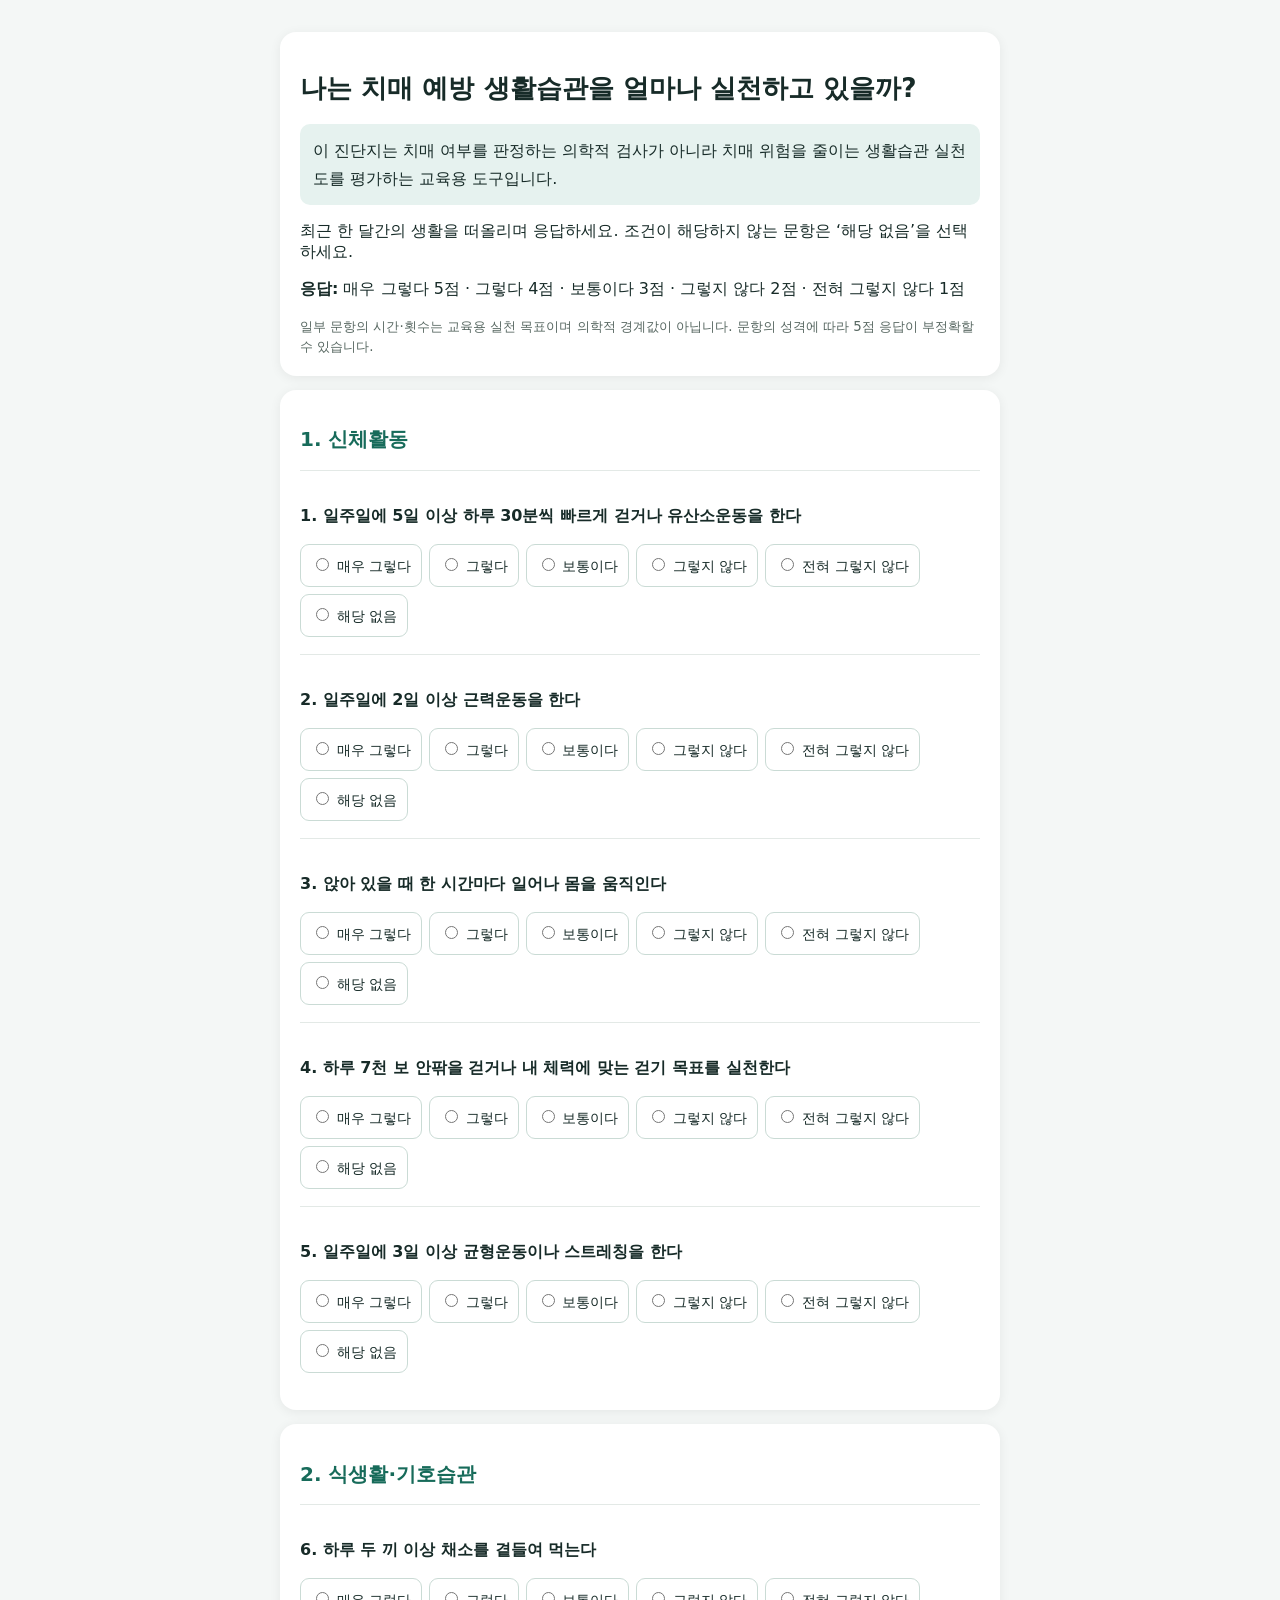
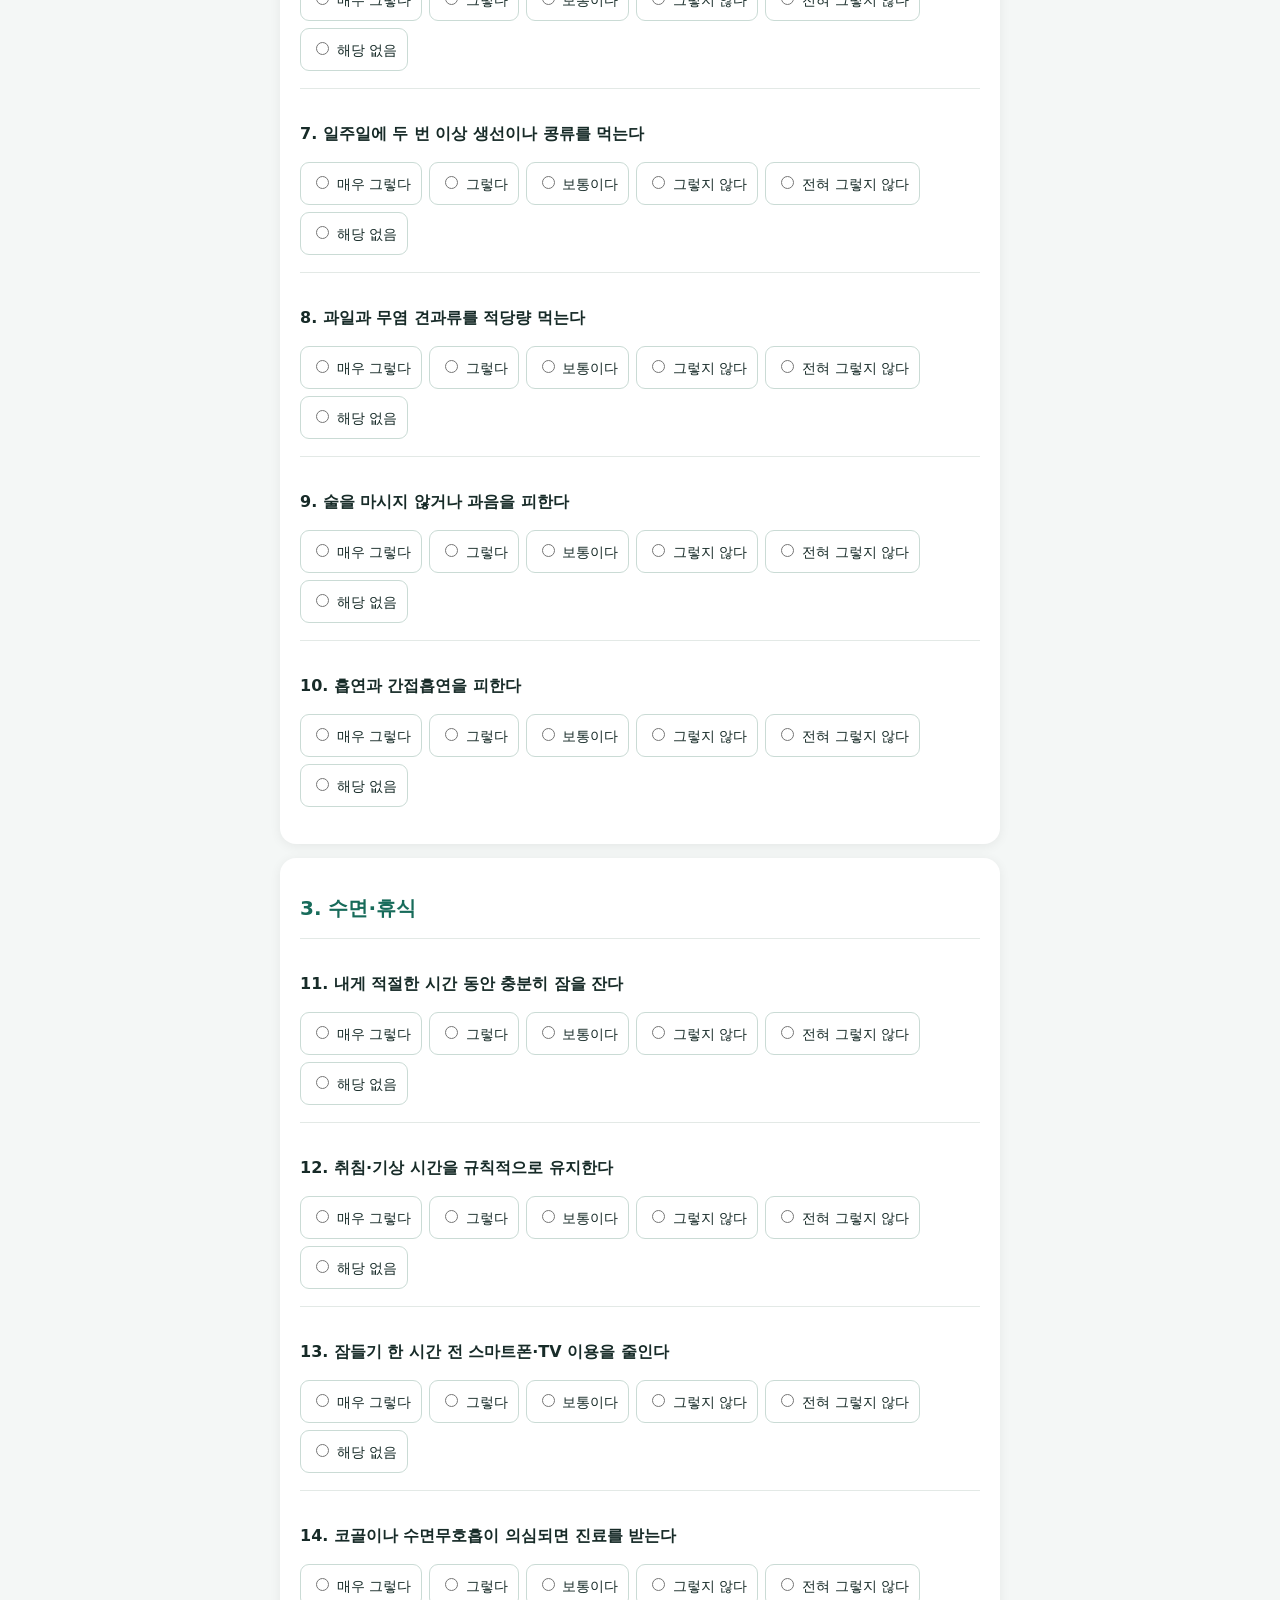
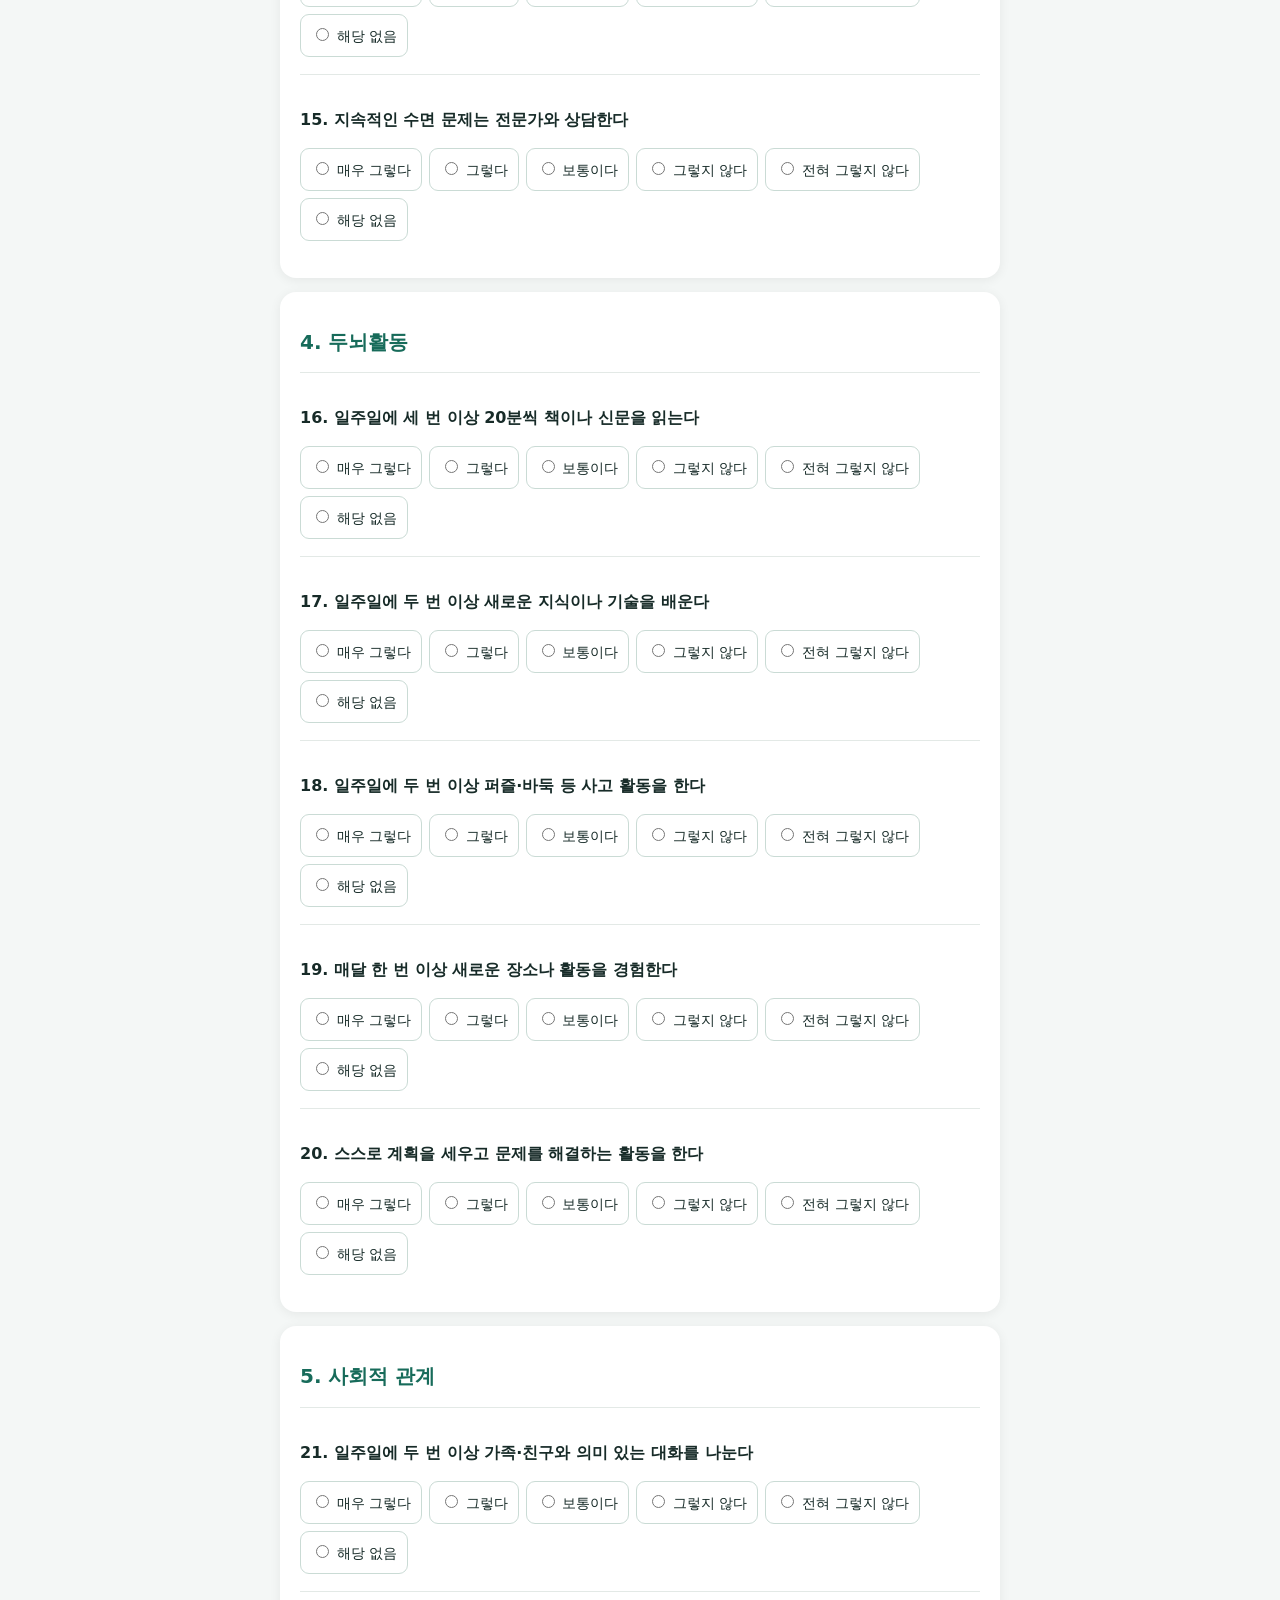
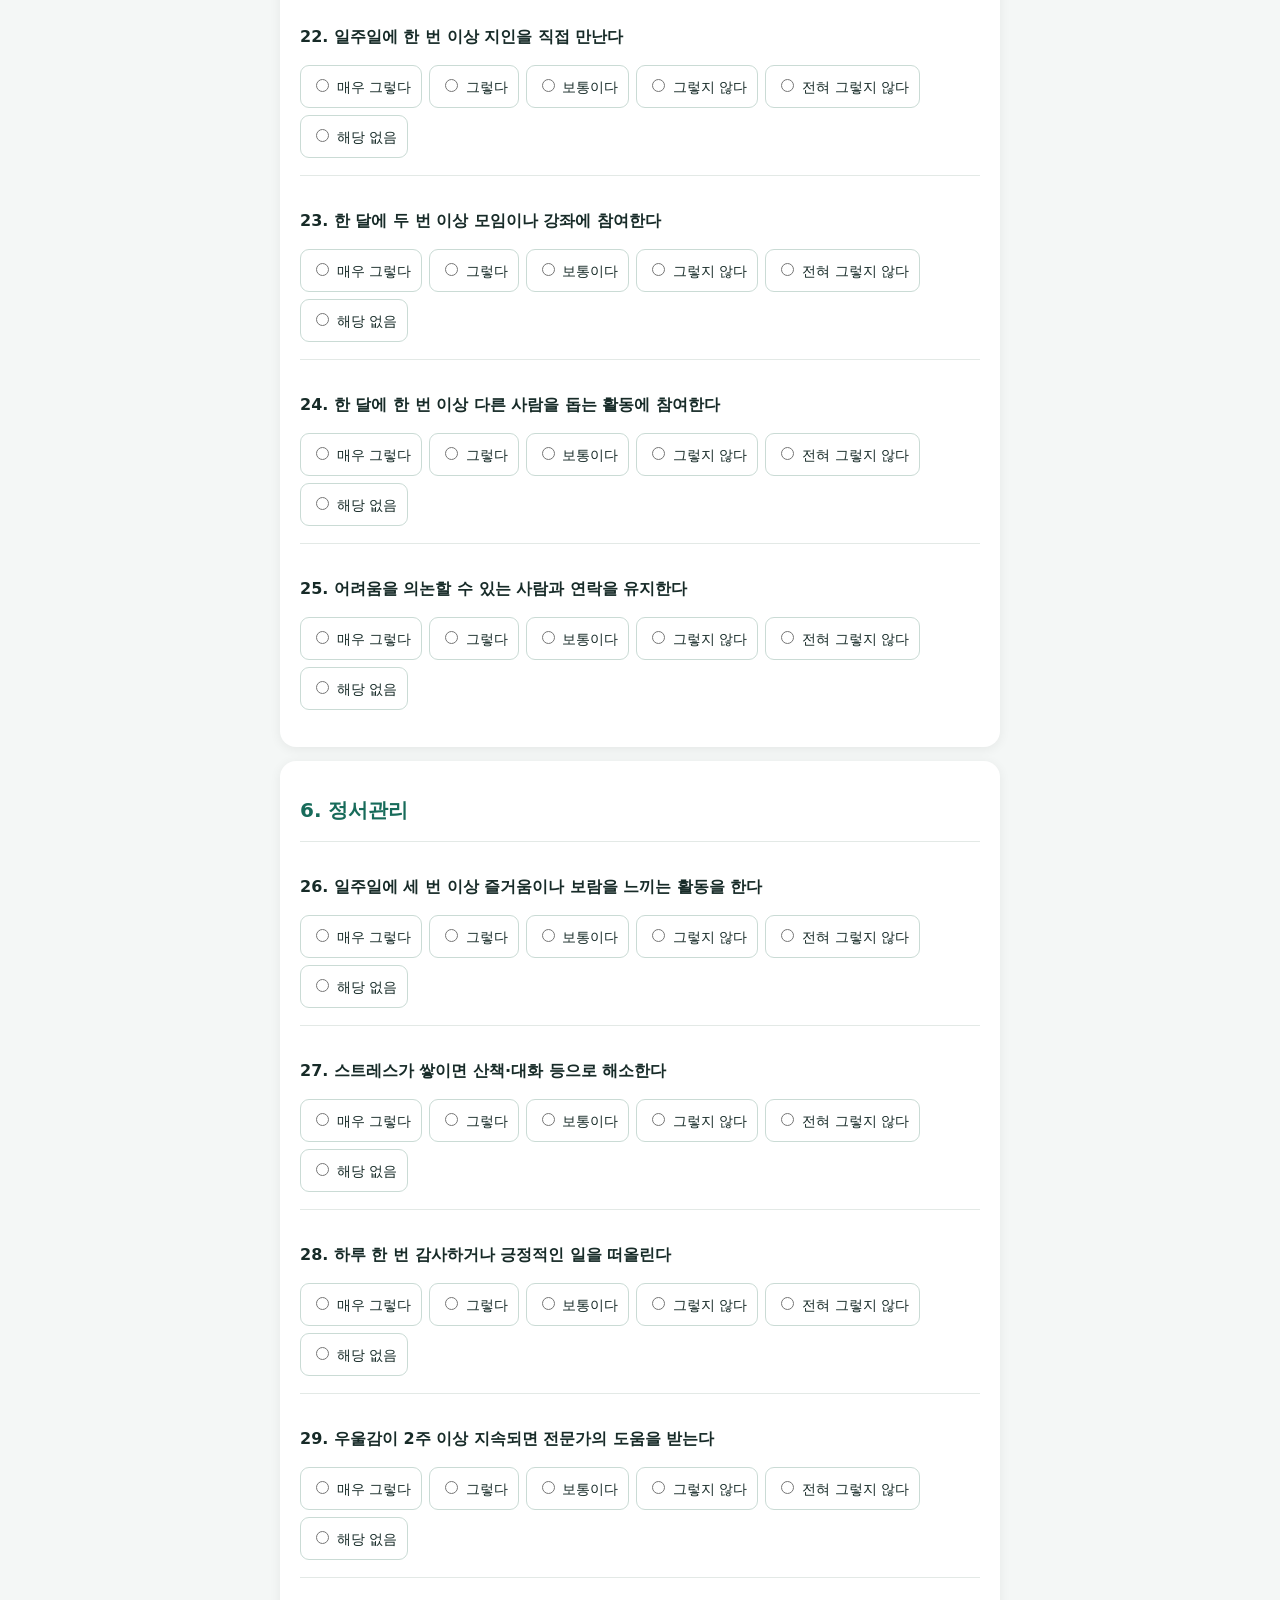
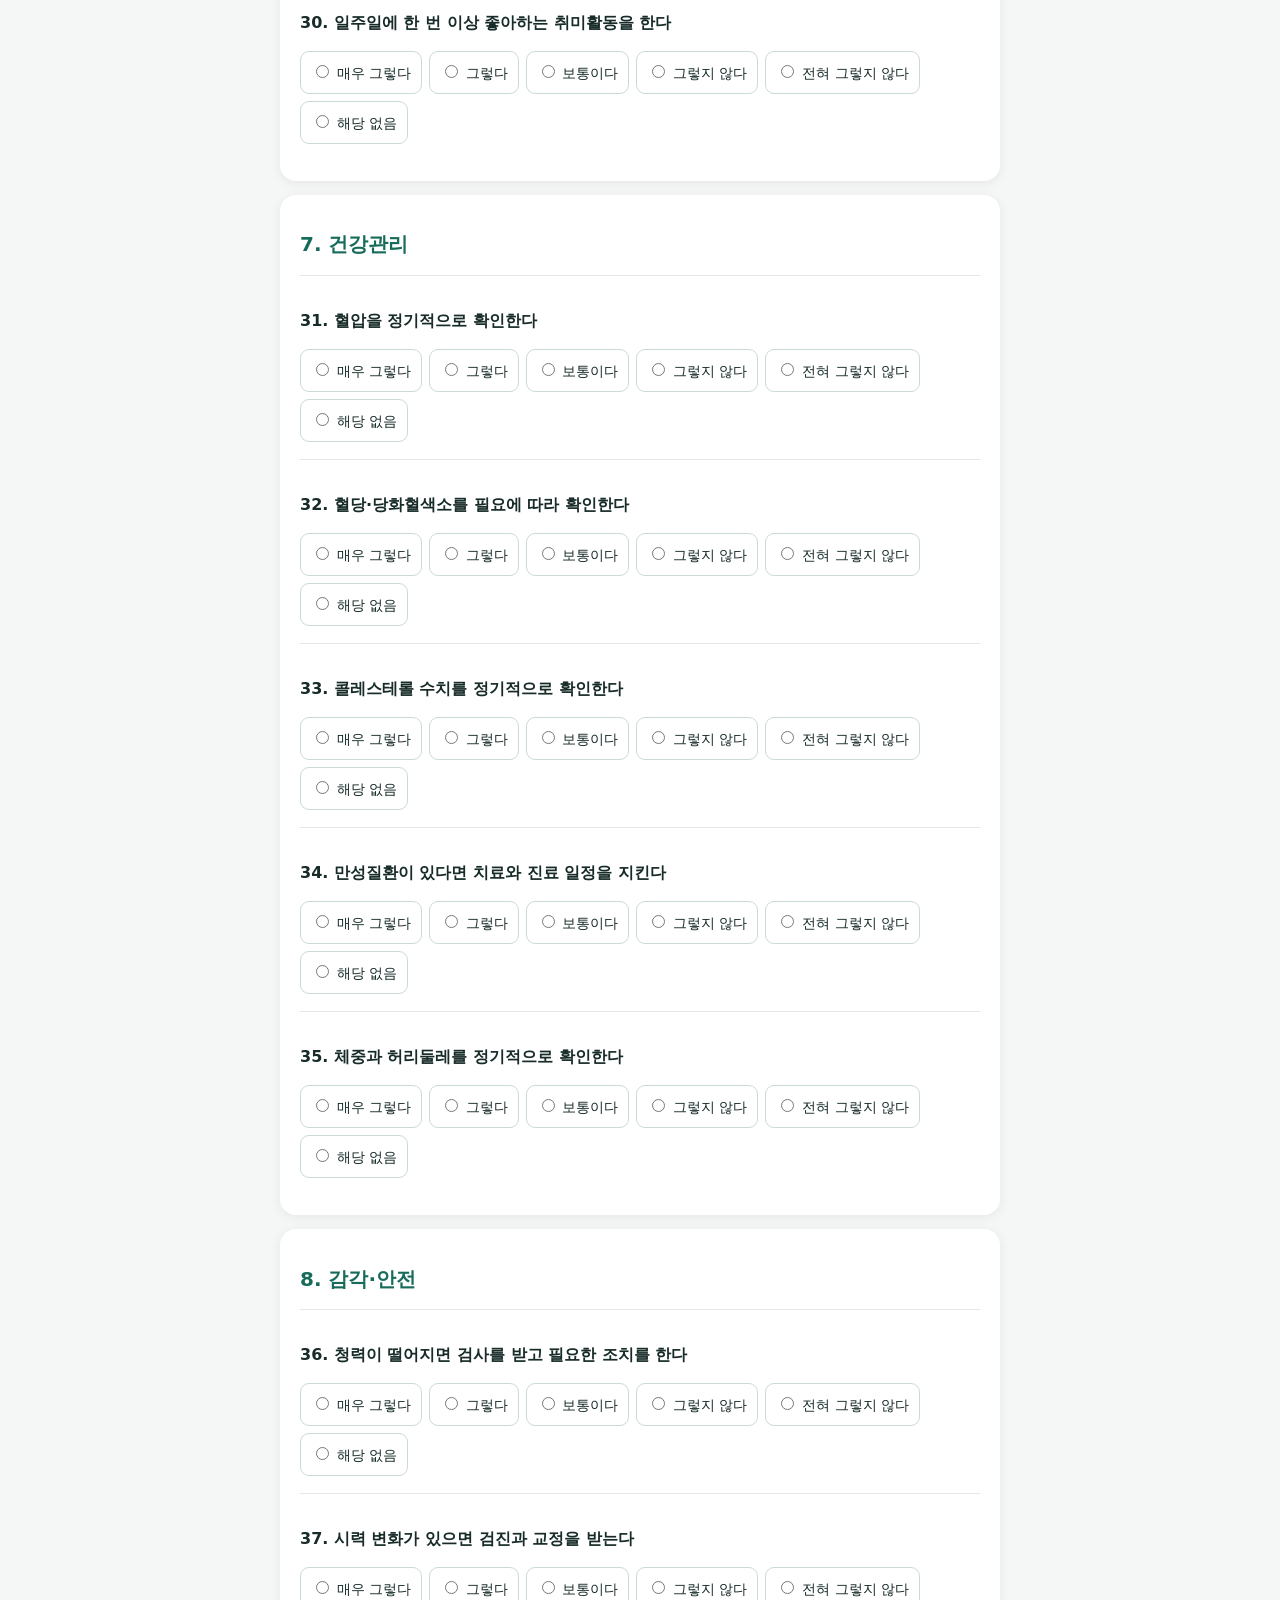
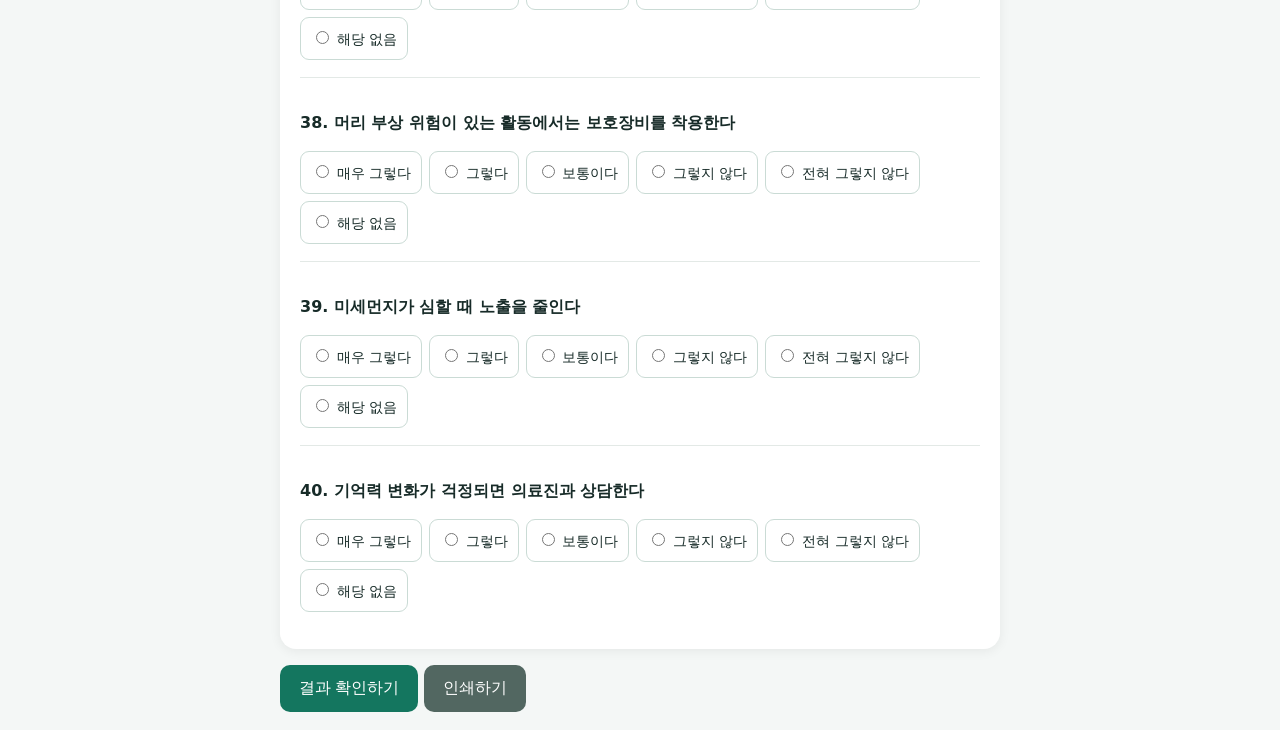
==== website/dementia/index.html @ befcf59e "Add mobile-friendly dementia prevention habits self-check" ====
<!doctype html><html lang="ko"><head><meta charset="utf-8"><meta name="viewport" content="width=device-width,initial-scale=1"><title>나는 치매 예방 생활습관을 얼마나 실천하고 있을까?</title><style>body{font-family:system-ui,'Malgun Gothic',sans-serif;background:#f4f7f6;color:#172b28;margin:0}main{max-width:720px;margin:auto;padding:18px}header,.group,#result{background:white;border-radius:16px;padding:20px;margin:14px 0;box-shadow:0 2px 12px #0001}h1{font-size:1.65rem;line-height:1.4}h2{font-size:1.25rem;color:#176b5a}.notice{background:#e6f2ef;padding:13px;border-radius:10px;line-height:1.7}.question{border-top:1px solid #e3e9e6;padding:17px 0}.question p{font-weight:600;line-height:1.5}.choices{display:flex;flex-wrap:wrap;gap:7px}.choices label{border:1px solid #cadbd5;padding:10px;border-radius:9px;font-size:.9rem;cursor:pointer}.choices label:has(input:checked){background:#d3eee4;border-color:#15816a}button{padding:13px 19px;border:0;border-radius:10px;background:#14765f;color:white;font-size:1rem;cursor:pointer}button.secondary{background:#526761}#result{display:none}small{color:#576761}#status{font-weight:600}</style></head><body><main><header><h1>나는 치매 예방 생활습관을 얼마나 실천하고 있을까?</h1><p class="notice">이 진단지는 치매 여부를 판정하는 의학적 검사가 아니라 치매 위험을 줄이는 생활습관 실천도를 평가하는 교육용 도구입니다.</p><p>최근 한 달간의 생활을 떠올리며 응답하세요. 조건이 해당하지 않는 문항은 ‘해당 없음’을 선택하세요.</p><p><b>응답:</b> 매우 그렇다 5점 · 그렇다 4점 · 보통이다 3점 · 그렇지 않다 2점 · 전혀 그렇지 않다 1점</p><small>일부 문항의 시간·횟수는 교육용 실천 목표이며 의학적 경계값이 아닙니다. 문항의 성격에 따라 5점 응답이 부정확할 수 있습니다.</small></header><div id="form"></div><p id="status"></p><button onclick="calculate()">결과 확인하기</button> <button class="secondary" onclick="window.print()">인쇄하기</button><section id="result" aria-live="polite"></section></main><script>const groups=[["신체활동","일주일에 5일 이상 하루 30분씩 빠르게 걷거나 유산소운동을 한다","일주일에 2일 이상 근력운동을 한다","앉아 있을 때 한 시간마다 일어나 몸을 움직인다","하루 7천 보 안팎을 걷거나 내 체력에 맞는 걷기 목표를 실천한다","일주일에 3일 이상 균형운동이나 스트레칭을 한다"],["식생활·기호습관","하루 두 끼 이상 채소를 곁들여 먹는다","일주일에 두 번 이상 생선이나 콩류를 먹는다","과일과 무염 견과류를 적당량 먹는다","술을 마시지 않거나 과음을 피한다","흡연과 간접흡연을 피한다"],["수면·휴식","내게 적절한 시간 동안 충분히 잠을 잔다","취침·기상 시간을 규칙적으로 유지한다","잠들기 한 시간 전 스마트폰·TV 이용을 줄인다","코골이나 수면무호흡이 의심되면 진료를 받는다","지속적인 수면 문제는 전문가와 상담한다"],["두뇌활동","일주일에 세 번 이상 20분씩 책이나 신문을 읽는다","일주일에 두 번 이상 새로운 지식이나 기술을 배운다","일주일에 두 번 이상 퍼즐·바둑 등 사고 활동을 한다","매달 한 번 이상 새로운 장소나 활동을 경험한다","스스로 계획을 세우고 문제를 해결하는 활동을 한다"],["사회적 관계","일주일에 두 번 이상 가족·친구와 의미 있는 대화를 나눈다","일주일에 한 번 이상 지인을 직접 만난다","한 달에 두 번 이상 모임이나 강좌에 참여한다","한 달에 한 번 이상 다른 사람을 돕는 활동에 참여한다","어려움을 의논할 수 있는 사람과 연락을 유지한다"],["정서관리","일주일에 세 번 이상 즐거움이나 보람을 느끼는 활동을 한다","스트레스가 쌓이면 산책·대화 등으로 해소한다","하루 한 번 감사하거나 긍정적인 일을 떠올린다","우울감이 2주 이상 지속되면 전문가의 도움을 받는다","일주일에 한 번 이상 좋아하는 취미활동을 한다"],["건강관리","혈압을 정기적으로 확인한다","혈당·당화혈색소를 필요에 따라 확인한다","콜레스테롤 수치를 정기적으로 확인한다","만성질환이 있다면 치료와 진료 일정을 지킨다","체중과 허리둘레를 정기적으로 확인한다"],["감각·안전","청력이 떨어지면 검사를 받고 필요한 조치를 한다","시력 변화가 있으면 검진과 교정을 받는다","머리 부상 위험이 있는 활동에서는 보호장비를 착용한다","미세먼지가 심할 때 노출을 줄인다","기억력 변화가 걱정되면 의료진과 상담한다"]];const labels=['매우 그렇다','그렇다','보통이다','그렇지 않다','전혀 그렇지 않다','해당 없음'];let count=0;document.getElementById('form').innerHTML=groups.map((g,i)=>'<section class="group"><h2>'+(i+1)+'. '+g[0]+'</h2>'+g.slice(1).map(q=>{let id=count++;return '<div class="question"><p>'+(id+1)+'. '+q+'</p><div class="choices">'+labels.map((l,k)=>'<label><input type="radio" name="q'+id+'" value="'+(k===5?'na':5-k)+'"> '+l+'</label>').join('')+'</div></div>'}).join('')+'</section>').join('');function calculate(){let values=[];for(let i=0;i<40;i++){let v=document.querySelector('input[name=q'+i+']:checked');if(!v){document.getElementById('status').textContent=(i+1)+'번 문항부터 응답해 주세요.';document.querySelector('input[name=q'+i+']').scrollIntoView({behavior:'smooth',block:'center'});return}values.push(v.value)}let n=values.filter(x=>x!=='na').length,s=values.reduce((a,x)=>a+(x==='na'?0:Number(x)),0),pct=n?Math.round(s/(n*5)*100):0;let sections=groups.map((g,i)=>{let v=values.slice(i*5,i*5+5).filter(x=>x!=='na').map(Number);return {name:g[0],n:v.length,avg:v.length?(v.reduce((a,b)=>a+b,0)/v.length):null}});let ranked=sections.filter(x=>x.avg!==null).sort((a,b)=>a.avg-b.avg);document.getElementById('status').textContent='';let r=document.getElementById('result');r.style.display='block';r.innerHTML='<h2>나의 생활습관 실천 결과</h2><p><strong>실천도 '+pct+'%</strong> (응답 '+n+'문항, 해당 없음 '+(40-n)+'문항)</p><p>점수 합계 '+s+'점 / 가능한 최고점 '+(n*5)+'점</p>'+sections.map(x=>'<p>'+x.name+': '+(x.avg===null?'해당 없음':x.avg.toFixed(1)+' / 5점')+'</p>').join('')+'<h3>우선 살펴볼 영역</h3><p>'+(ranked.slice(0,3).map(x=>x.name).join(' · ')||'평가 가능한 영역 없음')+'</p><h3>나의 30일 실천계획</h3><p>위 영역 중 실천할 행동 1~3가지를 정하고, 매주 실천 여부를 확인해 보세요.</p><p><small>이 점수는 검증된 치매 위험도나 진단 결과가 아닙니다. 인지기능 변화가 있으면 의료진과 상담하세요. 조건부 문항의 ‘해당 없음’은 계산에서 제외됩니다.</small></p><button onclick="window.print()">결과 인쇄</button>';r.scrollIntoView({behavior:'smooth'})}</script></body></html>
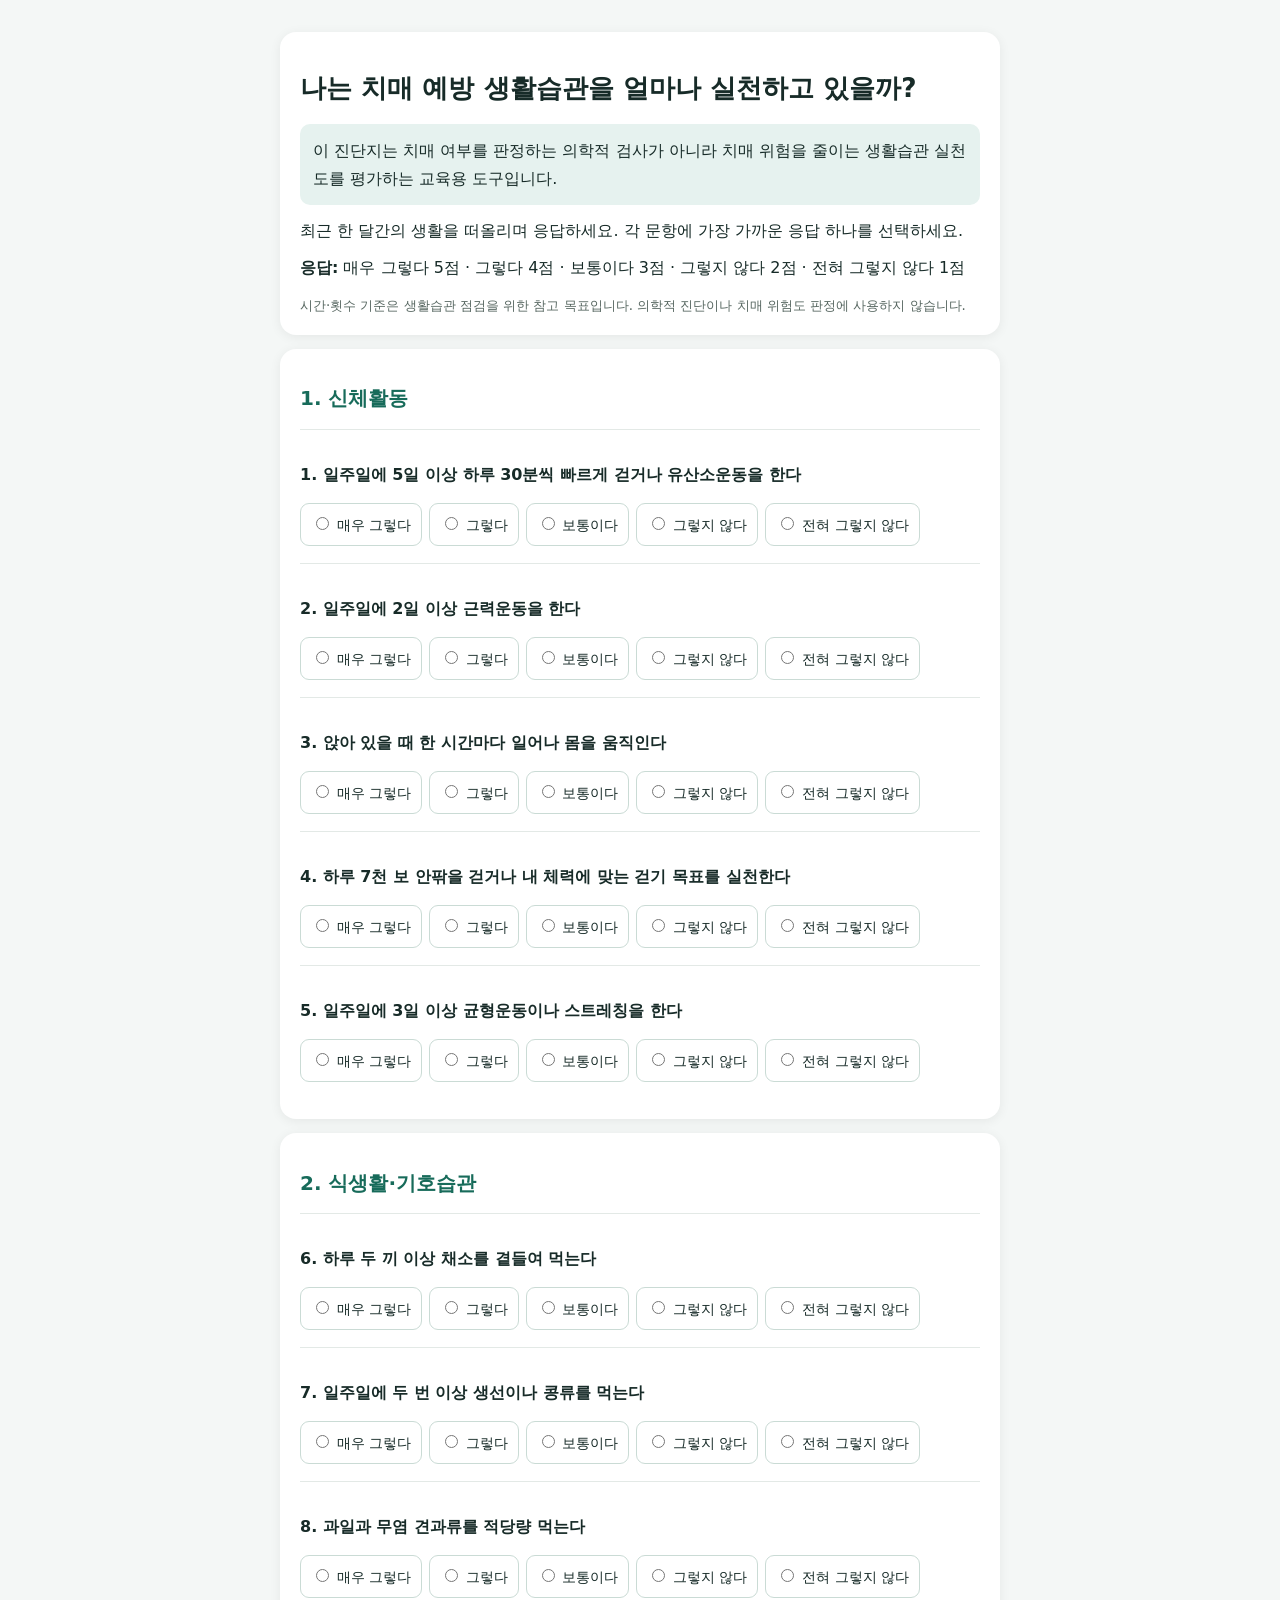
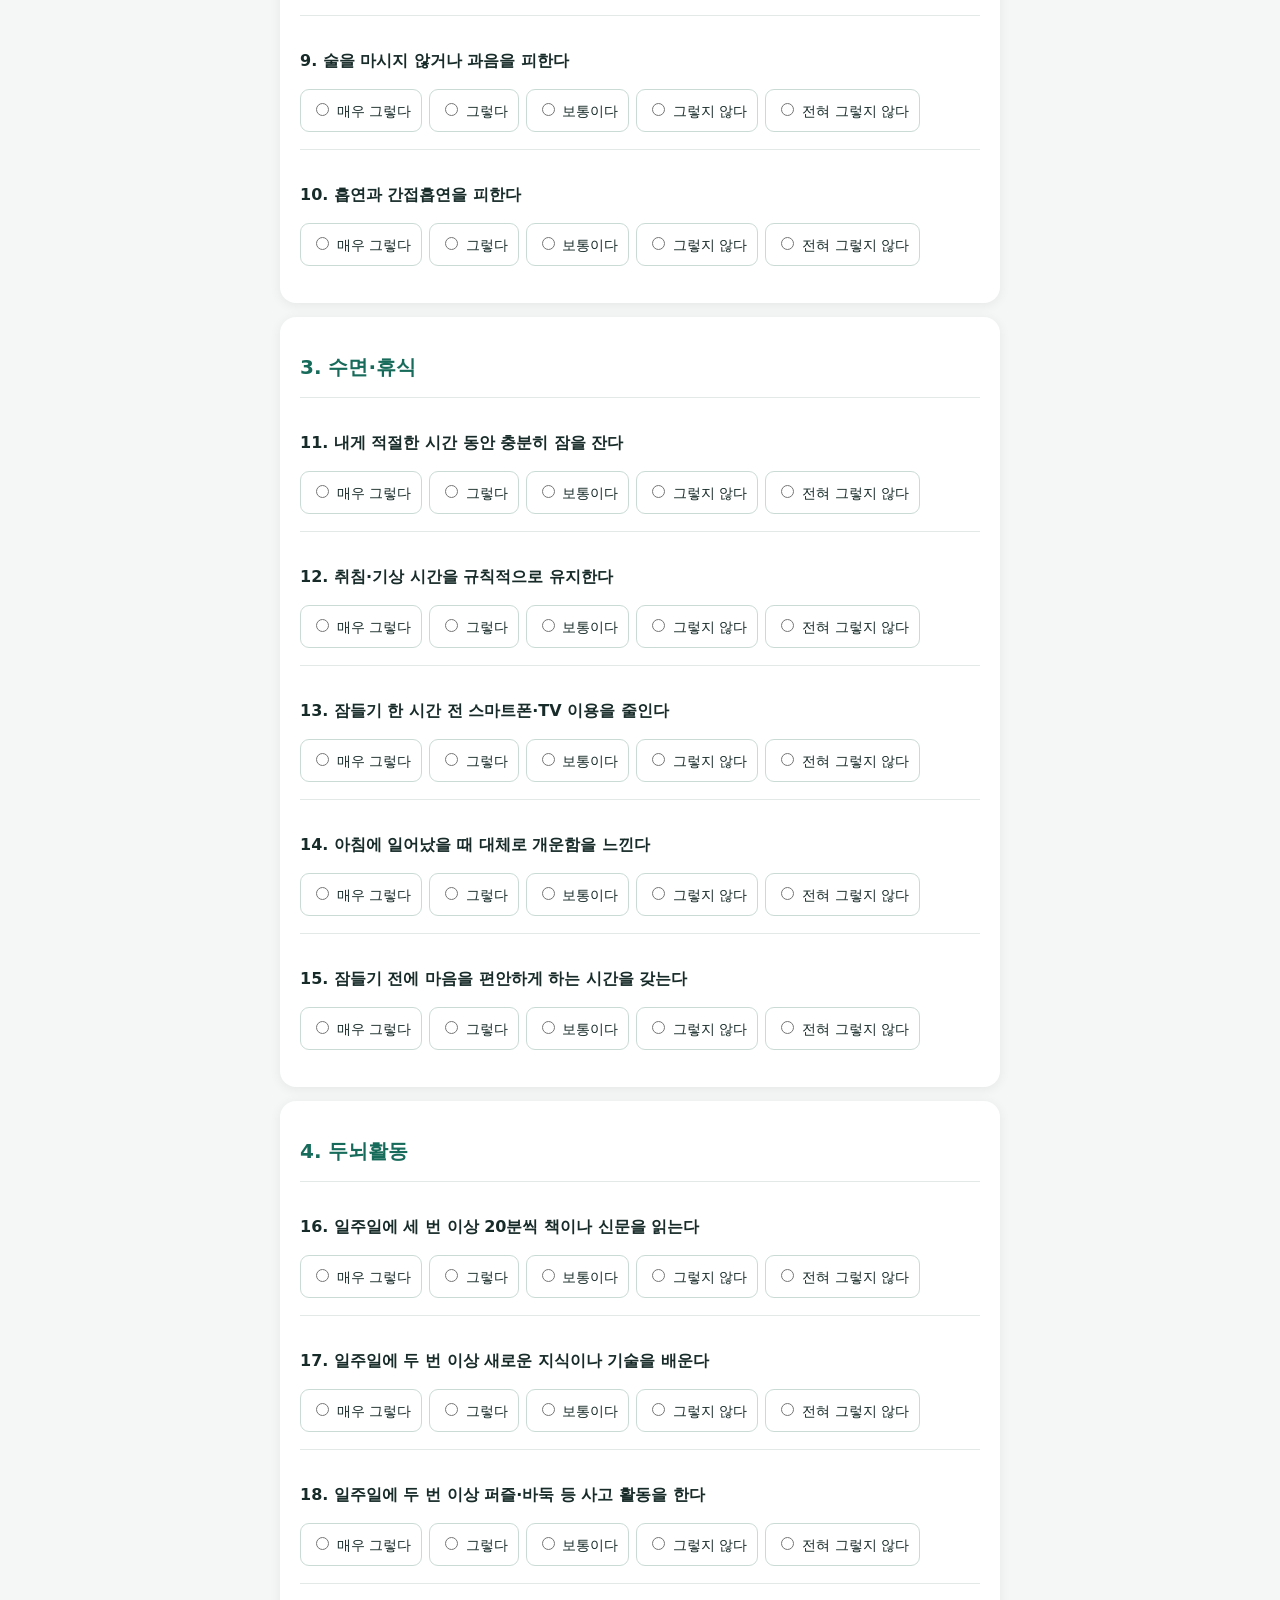
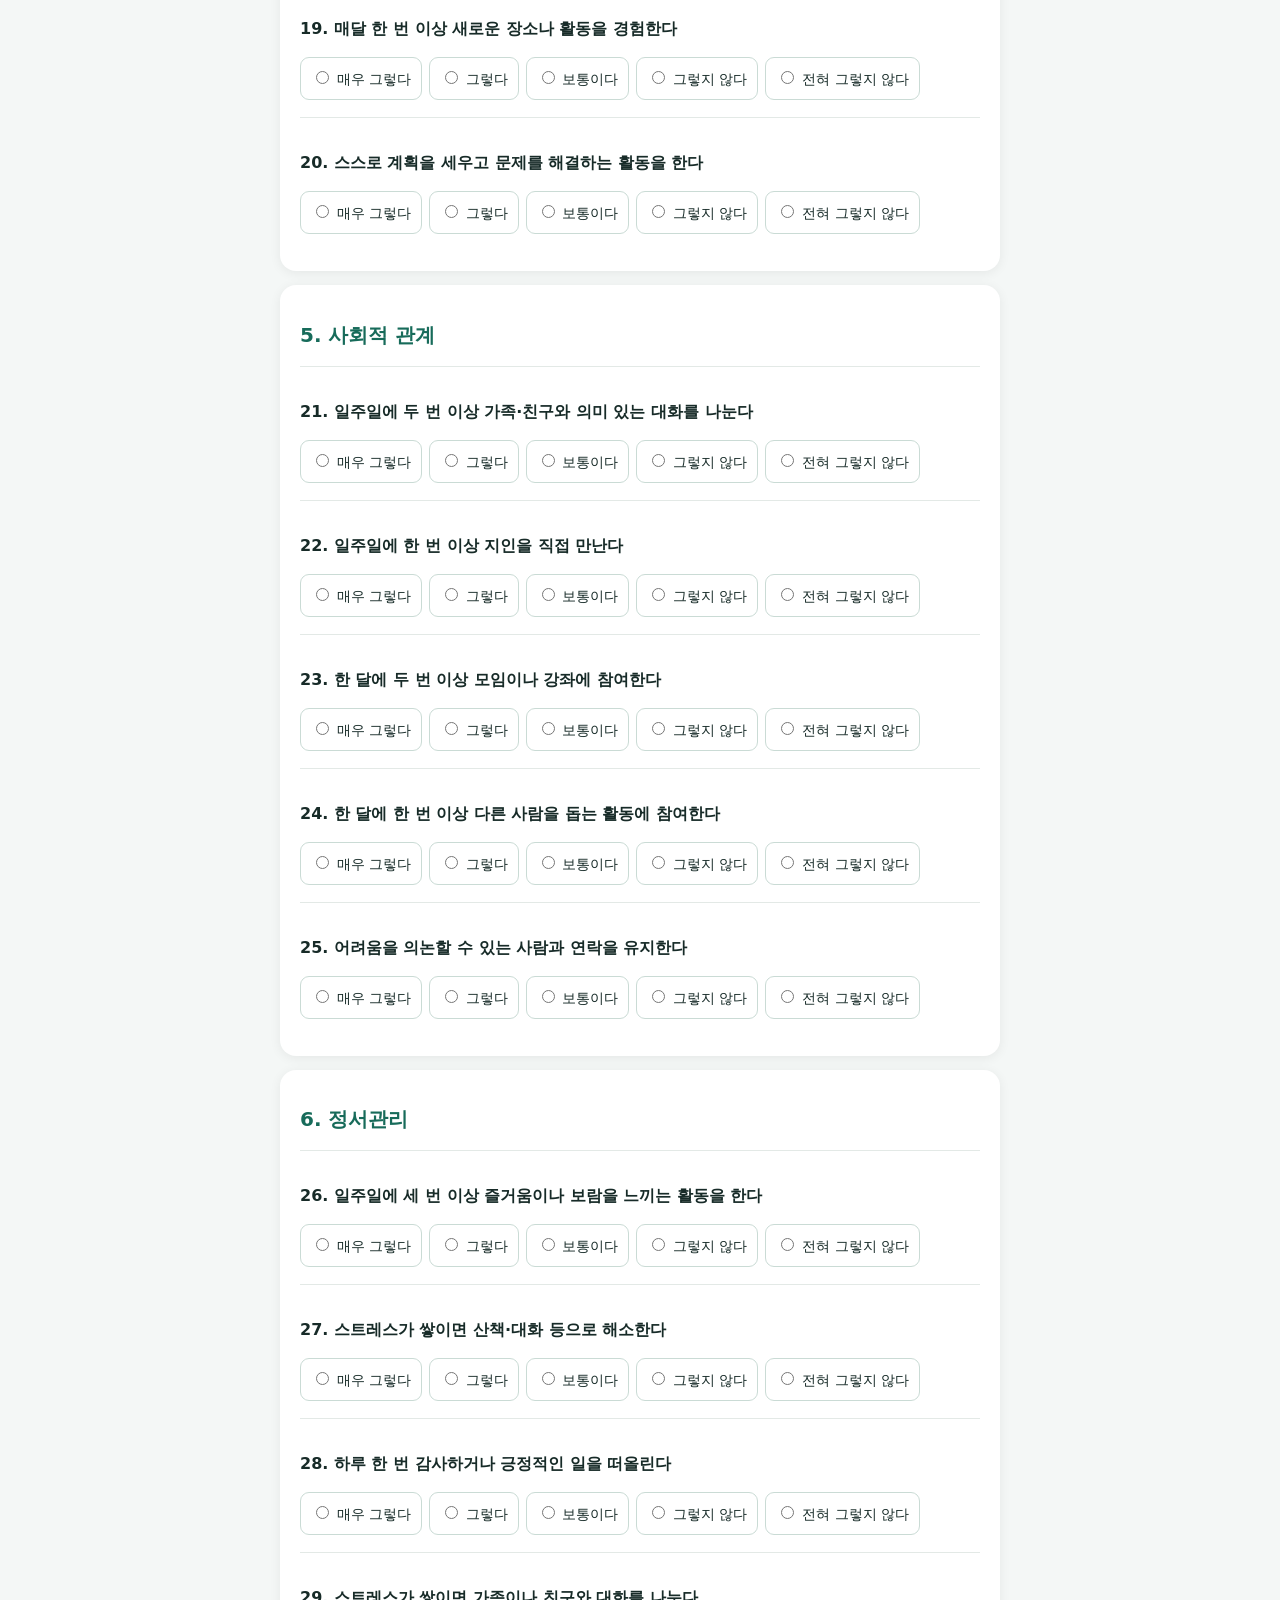
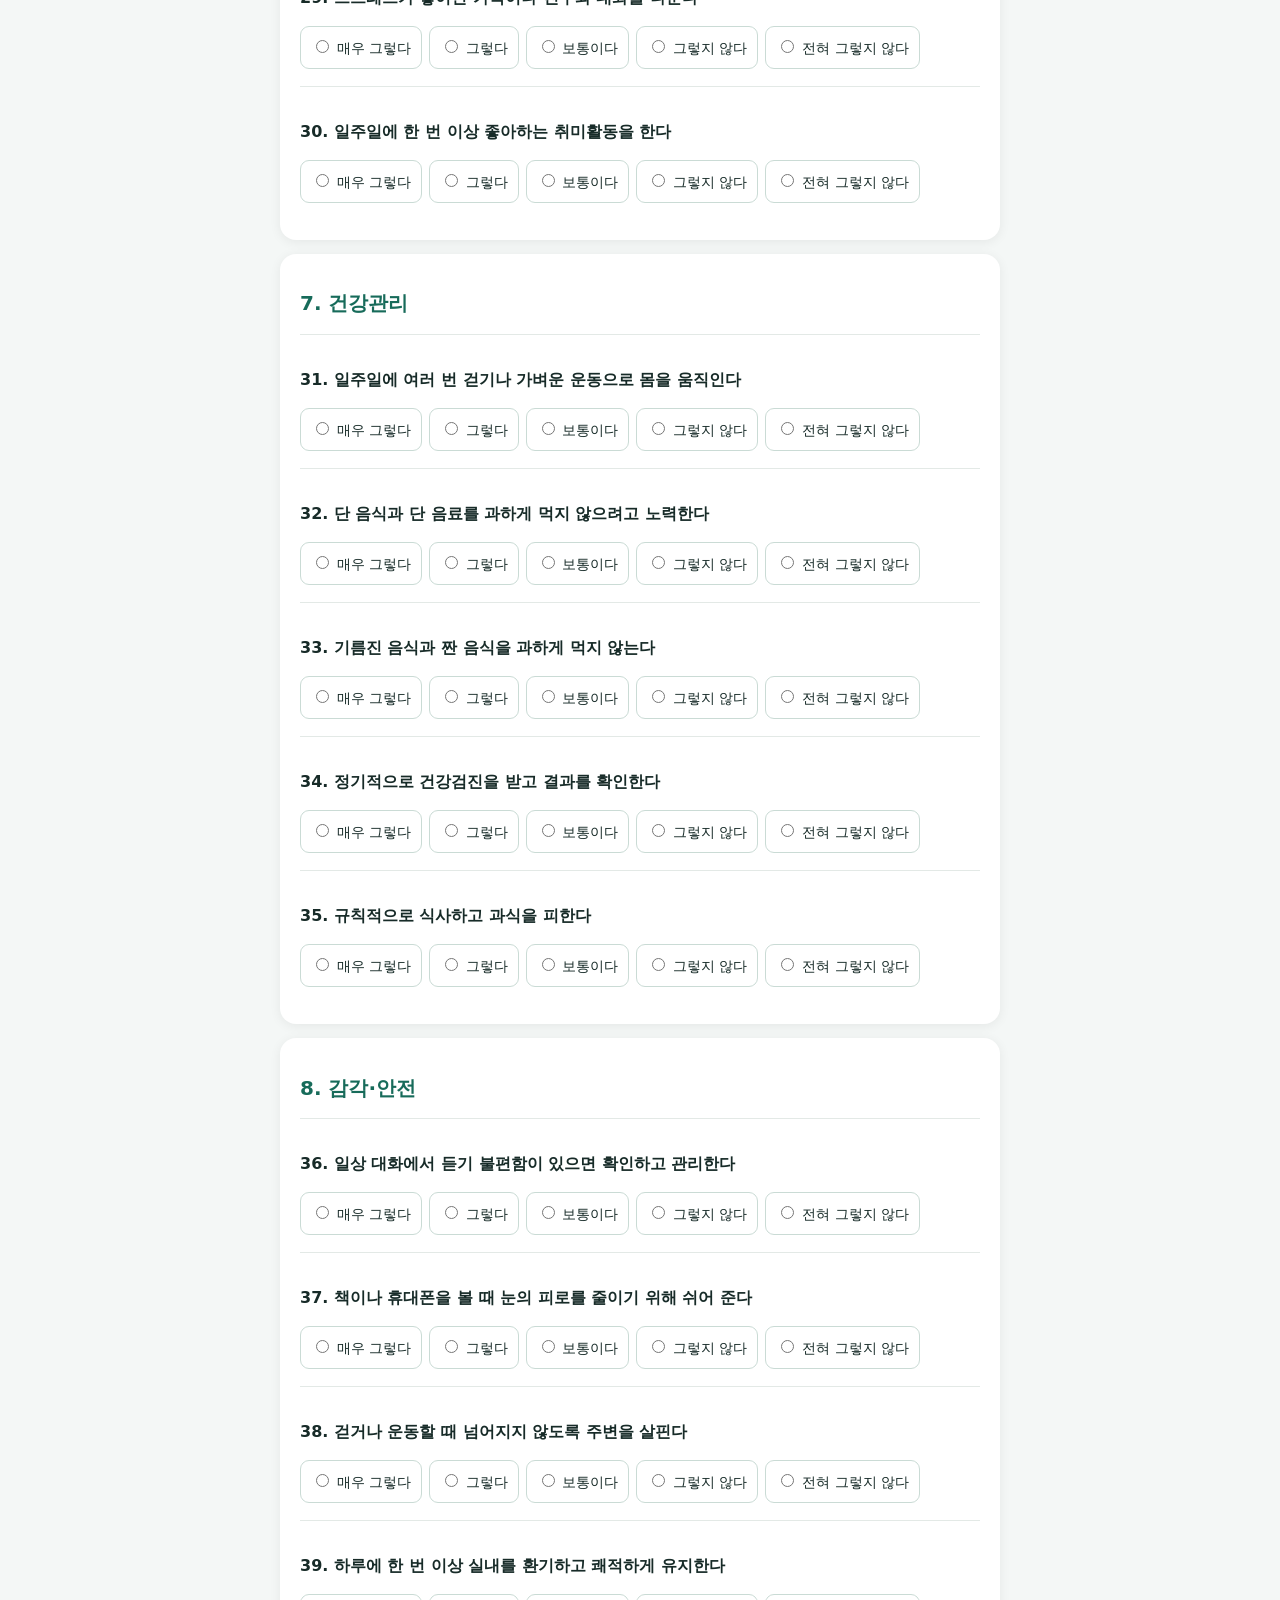
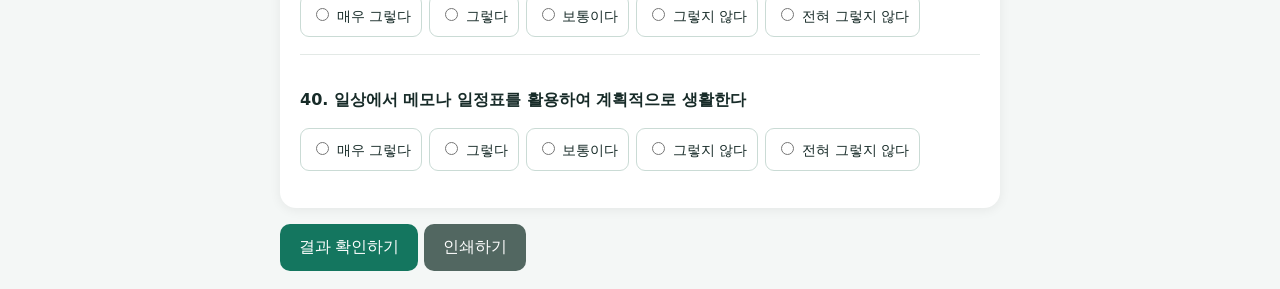
==== commit f5dea9c0: "Simplify middle-aged learner questionnaire and remove not-applicable option" ====
--- a/website/dementia/index.html
+++ b/website/dementia/index.html
@@ -1 +1 @@
-<!doctype html><html lang="ko"><head><meta charset="utf-8"><meta name="viewport" content="width=device-width,initial-scale=1"><title>나는 치매 예방 생활습관을 얼마나 실천하고 있을까?</title><style>body{font-family:system-ui,'Malgun Gothic',sans-serif;background:#f4f7f6;color:#172b28;margin:0}main{max-width:720px;margin:auto;padding:18px}header,.group,#result{background:white;border-radius:16px;padding:20px;margin:14px 0;box-shadow:0 2px 12px #0001}h1{font-size:1.65rem;line-height:1.4}h2{font-size:1.25rem;color:#176b5a}.notice{background:#e6f2ef;padding:13px;border-radius:10px;line-height:1.7}.question{border-top:1px solid #e3e9e6;padding:17px 0}.question p{font-weight:600;line-height:1.5}.choices{display:flex;flex-wrap:wrap;gap:7px}.choices label{border:1px solid #cadbd5;padding:10px;border-radius:9px;font-size:.9rem;cursor:pointer}.choices label:has(input:checked){background:#d3eee4;border-color:#15816a}button{padding:13px 19px;border:0;border-radius:10px;background:#14765f;color:white;font-size:1rem;cursor:pointer}button.secondary{background:#526761}#result{display:none}small{color:#576761}#status{font-weight:600}</style></head><body><main><header><h1>나는 치매 예방 생활습관을 얼마나 실천하고 있을까?</h1><p class="notice">이 진단지는 치매 여부를 판정하는 의학적 검사가 아니라 치매 위험을 줄이는 생활습관 실천도를 평가하는 교육용 도구입니다.</p><p>최근 한 달간의 생활을 떠올리며 응답하세요. 조건이 해당하지 않는 문항은 ‘해당 없음’을 선택하세요.</p><p><b>응답:</b> 매우 그렇다 5점 · 그렇다 4점 · 보통이다 3점 · 그렇지 않다 2점 · 전혀 그렇지 않다 1점</p><small>일부 문항의 시간·횟수는 교육용 실천 목표이며 의학적 경계값이 아닙니다. 문항의 성격에 따라 5점 응답이 부정확할 수 있습니다.</small></header><div id="form"></div><p id="status"></p><button onclick="calculate()">결과 확인하기</button> <button class="secondary" onclick="window.print()">인쇄하기</button><section id="result" aria-live="polite"></section></main><script>const groups=[["신체활동","일주일에 5일 이상 하루 30분씩 빠르게 걷거나 유산소운동을 한다","일주일에 2일 이상 근력운동을 한다","앉아 있을 때 한 시간마다 일어나 몸을 움직인다","하루 7천 보 안팎을 걷거나 내 체력에 맞는 걷기 목표를 실천한다","일주일에 3일 이상 균형운동이나 스트레칭을 한다"],["식생활·기호습관","하루 두 끼 이상 채소를 곁들여 먹는다","일주일에 두 번 이상 생선이나 콩류를 먹는다","과일과 무염 견과류를 적당량 먹는다","술을 마시지 않거나 과음을 피한다","흡연과 간접흡연을 피한다"],["수면·휴식","내게 적절한 시간 동안 충분히 잠을 잔다","취침·기상 시간을 규칙적으로 유지한다","잠들기 한 시간 전 스마트폰·TV 이용을 줄인다","코골이나 수면무호흡이 의심되면 진료를 받는다","지속적인 수면 문제는 전문가와 상담한다"],["두뇌활동","일주일에 세 번 이상 20분씩 책이나 신문을 읽는다","일주일에 두 번 이상 새로운 지식이나 기술을 배운다","일주일에 두 번 이상 퍼즐·바둑 등 사고 활동을 한다","매달 한 번 이상 새로운 장소나 활동을 경험한다","스스로 계획을 세우고 문제를 해결하는 활동을 한다"],["사회적 관계","일주일에 두 번 이상 가족·친구와 의미 있는 대화를 나눈다","일주일에 한 번 이상 지인을 직접 만난다","한 달에 두 번 이상 모임이나 강좌에 참여한다","한 달에 한 번 이상 다른 사람을 돕는 활동에 참여한다","어려움을 의논할 수 있는 사람과 연락을 유지한다"],["정서관리","일주일에 세 번 이상 즐거움이나 보람을 느끼는 활동을 한다","스트레스가 쌓이면 산책·대화 등으로 해소한다","하루 한 번 감사하거나 긍정적인 일을 떠올린다","우울감이 2주 이상 지속되면 전문가의 도움을 받는다","일주일에 한 번 이상 좋아하는 취미활동을 한다"],["건강관리","혈압을 정기적으로 확인한다","혈당·당화혈색소를 필요에 따라 확인한다","콜레스테롤 수치를 정기적으로 확인한다","만성질환이 있다면 치료와 진료 일정을 지킨다","체중과 허리둘레를 정기적으로 확인한다"],["감각·안전","청력이 떨어지면 검사를 받고 필요한 조치를 한다","시력 변화가 있으면 검진과 교정을 받는다","머리 부상 위험이 있는 활동에서는 보호장비를 착용한다","미세먼지가 심할 때 노출을 줄인다","기억력 변화가 걱정되면 의료진과 상담한다"]];const labels=['매우 그렇다','그렇다','보통이다','그렇지 않다','전혀 그렇지 않다','해당 없음'];let count=0;document.getElementById('form').innerHTML=groups.map((g,i)=>'<section class="group"><h2>'+(i+1)+'. '+g[0]+'</h2>'+g.slice(1).map(q=>{let id=count++;return '<div class="question"><p>'+(id+1)+'. '+q+'</p><div class="choices">'+labels.map((l,k)=>'<label><input type="radio" name="q'+id+'" value="'+(k===5?'na':5-k)+'"> '+l+'</label>').join('')+'</div></div>'}).join('')+'</section>').join('');function calculate(){let values=[];for(let i=0;i<40;i++){let v=document.querySelector('input[name=q'+i+']:checked');if(!v){document.getElementById('status').textContent=(i+1)+'번 문항부터 응답해 주세요.';document.querySelector('input[name=q'+i+']').scrollIntoView({behavior:'smooth',block:'center'});return}values.push(v.value)}let n=values.filter(x=>x!=='na').length,s=values.reduce((a,x)=>a+(x==='na'?0:Number(x)),0),pct=n?Math.round(s/(n*5)*100):0;let sections=groups.map((g,i)=>{let v=values.slice(i*5,i*5+5).filter(x=>x!=='na').map(Number);return {name:g[0],n:v.length,avg:v.length?(v.reduce((a,b)=>a+b,0)/v.length):null}});let ranked=sections.filter(x=>x.avg!==null).sort((a,b)=>a.avg-b.avg);document.getElementById('status').textContent='';let r=document.getElementById('result');r.style.display='block';r.innerHTML='<h2>나의 생활습관 실천 결과</h2><p><strong>실천도 '+pct+'%</strong> (응답 '+n+'문항, 해당 없음 '+(40-n)+'문항)</p><p>점수 합계 '+s+'점 / 가능한 최고점 '+(n*5)+'점</p>'+sections.map(x=>'<p>'+x.name+': '+(x.avg===null?'해당 없음':x.avg.toFixed(1)+' / 5점')+'</p>').join('')+'<h3>우선 살펴볼 영역</h3><p>'+(ranked.slice(0,3).map(x=>x.name).join(' · ')||'평가 가능한 영역 없음')+'</p><h3>나의 30일 실천계획</h3><p>위 영역 중 실천할 행동 1~3가지를 정하고, 매주 실천 여부를 확인해 보세요.</p><p><small>이 점수는 검증된 치매 위험도나 진단 결과가 아닙니다. 인지기능 변화가 있으면 의료진과 상담하세요. 조건부 문항의 ‘해당 없음’은 계산에서 제외됩니다.</small></p><button onclick="window.print()">결과 인쇄</button>';r.scrollIntoView({behavior:'smooth'})}</script></body></html>+<!doctype html><html lang="ko"><head><meta charset="utf-8"><meta name="viewport" content="width=device-width,initial-scale=1"><title>나는 치매 예방 생활습관을 얼마나 실천하고 있을까?</title><style>body{font-family:system-ui,'Malgun Gothic',sans-serif;background:#f4f7f6;color:#172b28;margin:0}main{max-width:720px;margin:auto;padding:18px}header,.group,#result{background:white;border-radius:16px;padding:20px;margin:14px 0;box-shadow:0 2px 12px #0001}h1{font-size:1.65rem;line-height:1.4}h2{font-size:1.25rem;color:#176b5a}.notice{background:#e6f2ef;padding:13px;border-radius:10px;line-height:1.7}.question{border-top:1px solid #e3e9e6;padding:17px 0}.question p{font-weight:600;line-height:1.5}.choices{display:flex;flex-wrap:wrap;gap:7px}.choices label{border:1px solid #cadbd5;padding:10px;border-radius:9px;font-size:.9rem;cursor:pointer}.choices label:has(input:checked){background:#d3eee4;border-color:#15816a}button{padding:13px 19px;border:0;border-radius:10px;background:#14765f;color:white;font-size:1rem;cursor:pointer}button.secondary{background:#526761}#result{display:none}small{color:#576761}#status{font-weight:600}.result-head{border:1px solid #dbe5e0;border-radius:16px;padding:22px;margin-top:14px}.result-title{font-size:1.45rem;font-weight:800;margin:0 0 18px}.score{font-size:2.5rem;font-weight:850;letter-spacing:-1px}.score span{font-size:1.25rem;color:#6a7470;font-weight:400}.result-desc{line-height:1.8;margin:20px 0 25px}.metric{display:grid;grid-template-columns: minmax(105px,1fr) minmax(90px,2fr) auto;align-items:center;gap:12px;margin:17px 0;font-size:.95rem}.track{height:13px;background:#edf0ee;border-radius:15px;overflow:hidden}.fill{height:100%;background:#419783;border-radius:15px}.metric-value{white-space:nowrap;text-align:right}.plan{margin-top:25px;padding-top:18px;border-top:1px solid #e5ece8}.plan input{display:block;width:95%;margin:9px 0;padding:12px;border:1px solid #ccd8d3;border-radius:8px;font-size:1rem}@media(max-width:400px){.metric{grid-template-columns:105px 1fr 45px;gap:8px;font-size:.83rem}.result-head{padding:15px}}@media print{body{background:white}header,#form,#status,main>button{display:none!important}#result{display:block!important;box-shadow:none}} </style></head><body><main><header><h1>나는 치매 예방 생활습관을 얼마나 실천하고 있을까?</h1><p class="notice">이 진단지는 치매 여부를 판정하는 의학적 검사가 아니라 치매 위험을 줄이는 생활습관 실천도를 평가하는 교육용 도구입니다.</p><p>최근 한 달간의 생활을 떠올리며 응답하세요. 각 문항에 가장 가까운 응답 하나를 선택하세요.</p><p><b>응답:</b> 매우 그렇다 5점 · 그렇다 4점 · 보통이다 3점 · 그렇지 않다 2점 · 전혀 그렇지 않다 1점</p><small>시간·횟수 기준은 생활습관 점검을 위한 참고 목표입니다. 의학적 진단이나 치매 위험도 판정에 사용하지 않습니다.</small></header><div id="form"></div><p id="status"></p><button onclick="calculate()">결과 확인하기</button> <button class="secondary" onclick="window.print()">인쇄하기</button><section id="result" aria-live="polite"></section></main><script>const groups=[["신체활동","일주일에 5일 이상 하루 30분씩 빠르게 걷거나 유산소운동을 한다","일주일에 2일 이상 근력운동을 한다","앉아 있을 때 한 시간마다 일어나 몸을 움직인다","하루 7천 보 안팎을 걷거나 내 체력에 맞는 걷기 목표를 실천한다","일주일에 3일 이상 균형운동이나 스트레칭을 한다"],["식생활·기호습관","하루 두 끼 이상 채소를 곁들여 먹는다","일주일에 두 번 이상 생선이나 콩류를 먹는다","과일과 무염 견과류를 적당량 먹는다","술을 마시지 않거나 과음을 피한다","흡연과 간접흡연을 피한다"],["수면·휴식","내게 적절한 시간 동안 충분히 잠을 잔다","취침·기상 시간을 규칙적으로 유지한다","잠들기 한 시간 전 스마트폰·TV 이용을 줄인다","아침에 일어났을 때 대체로 개운함을 느낀다","잠들기 전에 마음을 편안하게 하는 시간을 갖는다"],["두뇌활동","일주일에 세 번 이상 20분씩 책이나 신문을 읽는다","일주일에 두 번 이상 새로운 지식이나 기술을 배운다","일주일에 두 번 이상 퍼즐·바둑 등 사고 활동을 한다","매달 한 번 이상 새로운 장소나 활동을 경험한다","스스로 계획을 세우고 문제를 해결하는 활동을 한다"],["사회적 관계","일주일에 두 번 이상 가족·친구와 의미 있는 대화를 나눈다","일주일에 한 번 이상 지인을 직접 만난다","한 달에 두 번 이상 모임이나 강좌에 참여한다","한 달에 한 번 이상 다른 사람을 돕는 활동에 참여한다","어려움을 의논할 수 있는 사람과 연락을 유지한다"],["정서관리","일주일에 세 번 이상 즐거움이나 보람을 느끼는 활동을 한다","스트레스가 쌓이면 산책·대화 등으로 해소한다","하루 한 번 감사하거나 긍정적인 일을 떠올린다","스트레스가 쌓이면 가족이나 친구와 대화를 나눈다","일주일에 한 번 이상 좋아하는 취미활동을 한다"],["건강관리","일주일에 여러 번 걷기나 가벼운 운동으로 몸을 움직인다","단 음식과 단 음료를 과하게 먹지 않으려고 노력한다","기름진 음식과 짠 음식을 과하게 먹지 않는다","정기적으로 건강검진을 받고 결과를 확인한다","규칙적으로 식사하고 과식을 피한다"],["감각·안전","일상 대화에서 듣기 불편함이 있으면 확인하고 관리한다","책이나 휴대폰을 볼 때 눈의 피로를 줄이기 위해 쉬어 준다","걷거나 운동할 때 넘어지지 않도록 주변을 살핀다","하루에 한 번 이상 실내를 환기하고 쾌적하게 유지한다","일상에서 메모나 일정표를 활용하여 계획적으로 생활한다"]];const labels=['매우 그렇다','그렇다','보통이다','그렇지 않다','전혀 그렇지 않다'];let count=0;document.getElementById('form').innerHTML=groups.map((g,i)=>'<section class="group"><h2>'+(i+1)+'. '+g[0]+'</h2>'+g.slice(1).map(q=>{let id=count++;return '<div class="question"><p>'+(id+1)+'. '+q+'</p><div class="choices">'+labels.map((l,k)=>'<label><input type="radio" name="q'+id+'" value="'+(5-k)+'"> '+l+'</label>').join('')+'</div></div>'}).join('')+'</section>').join('');function calculate(){let values=[];for(let i=0;i<40;i++){let v=document.querySelector('input[name=q'+i+']:checked');if(!v){document.getElementById('status').textContent=(i+1)+'번 문항부터 응답해 주세요.';document.querySelector('input[name=q'+i+']').scrollIntoView({behavior:'smooth',block:'center'});return}values.push(v.value)}let n=40,s=values.reduce((a,x)=>a+Number(x),0),max=200;let sections=groups.map((g,i)=>{let v=values.slice(i*5,i*5+5).map(Number);return {name:g[0],n:v.length,sum:v.reduce((a,b)=>a+b,0),max:v.length*5,avg:v.length?v.reduce((a,b)=>a+b,0)/v.length:null}});let ranked=sections.filter(x=>x.avg!==null).sort((a,b)=>a.avg-b.avg);document.getElementById('status').textContent='';let r=document.getElementById('result');r.style.display='block';r.innerHTML='<div class="result-head"><div class="result-title">나의 뇌 건강 생활습관 실천도</div><div class="score">'+s+'점 <span>/ '+max+'점</span></div><p class="result-desc">높은 점수는 설문에서 제시한 생활습관을 더 자주 실천한다는 뜻입니다. 치매 발병 위험이나 예방 효과를 수치로 예측하는 점수는 아닙니다.</p>'+sections.map(x=>'<div class="metric"><div>'+x.name+'</div><div class="track"><div class="fill" style="width:'+(x.max?x.sum/x.max*100:0)+'%"></div></div><div class="metric-value">'+(x.max?x.sum+'/'+x.max:'제외')+'</div></div>').join('')+'<div class="plan"><h3>실천을 보완할 영역</h3><p>'+(ranked.slice(0,3).map(x=>x.name).join(' · ')||'평가 가능한 영역 없음')+'</p><h3>나의 30일 실천계획</h3><p>앞으로 한 달 동안 실천할 행동을 적어보세요.</p><input placeholder="실천 목표 1" aria-label="실천 목표 1"><input placeholder="실천 목표 2" aria-label="실천 목표 2"><input placeholder="실천 목표 3" aria-label="실천 목표 3"><p><small>전체 40문항 응답 완료 · 총점 40~200점. 이 결과는 의학적 진단이 아닙니다.</small></p><button onclick="window.print()">결과 인쇄하기</button></div></div>';r.scrollIntoView({behavior:'smooth'})}</script></body></html>
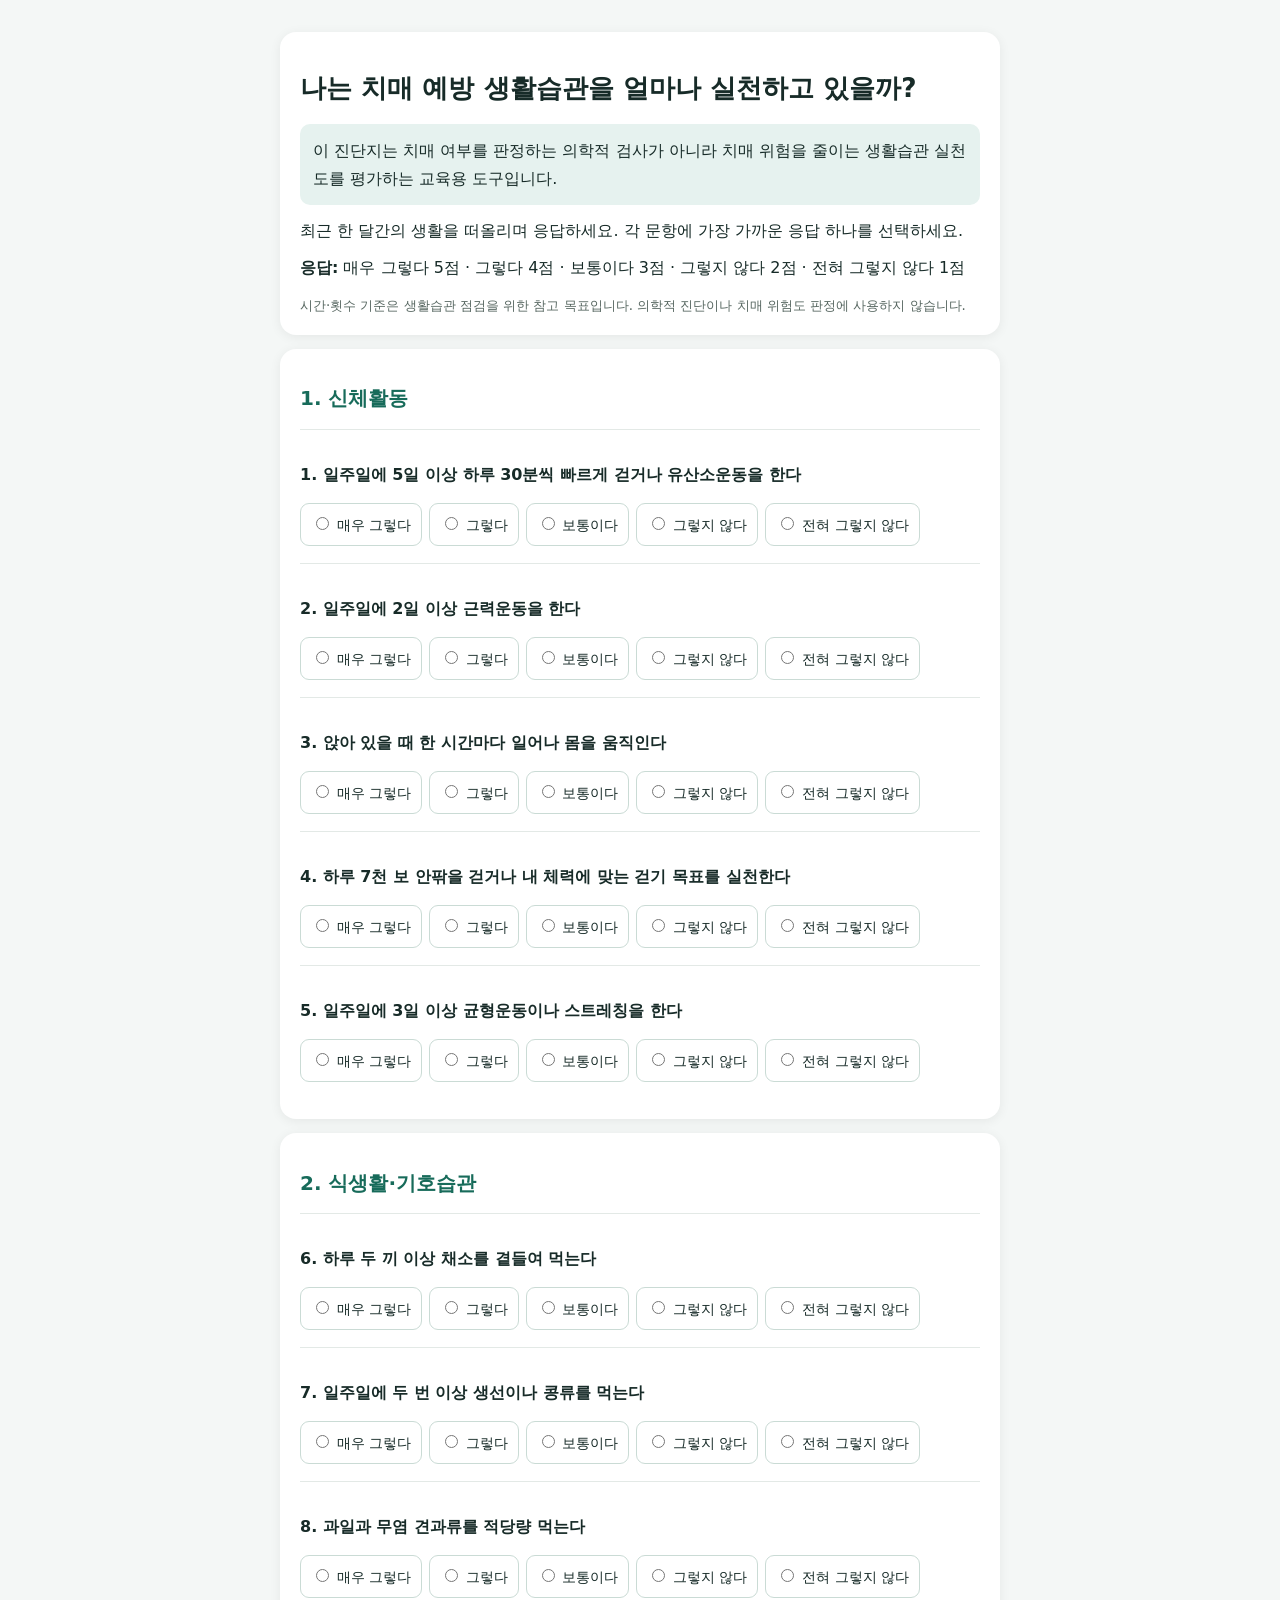
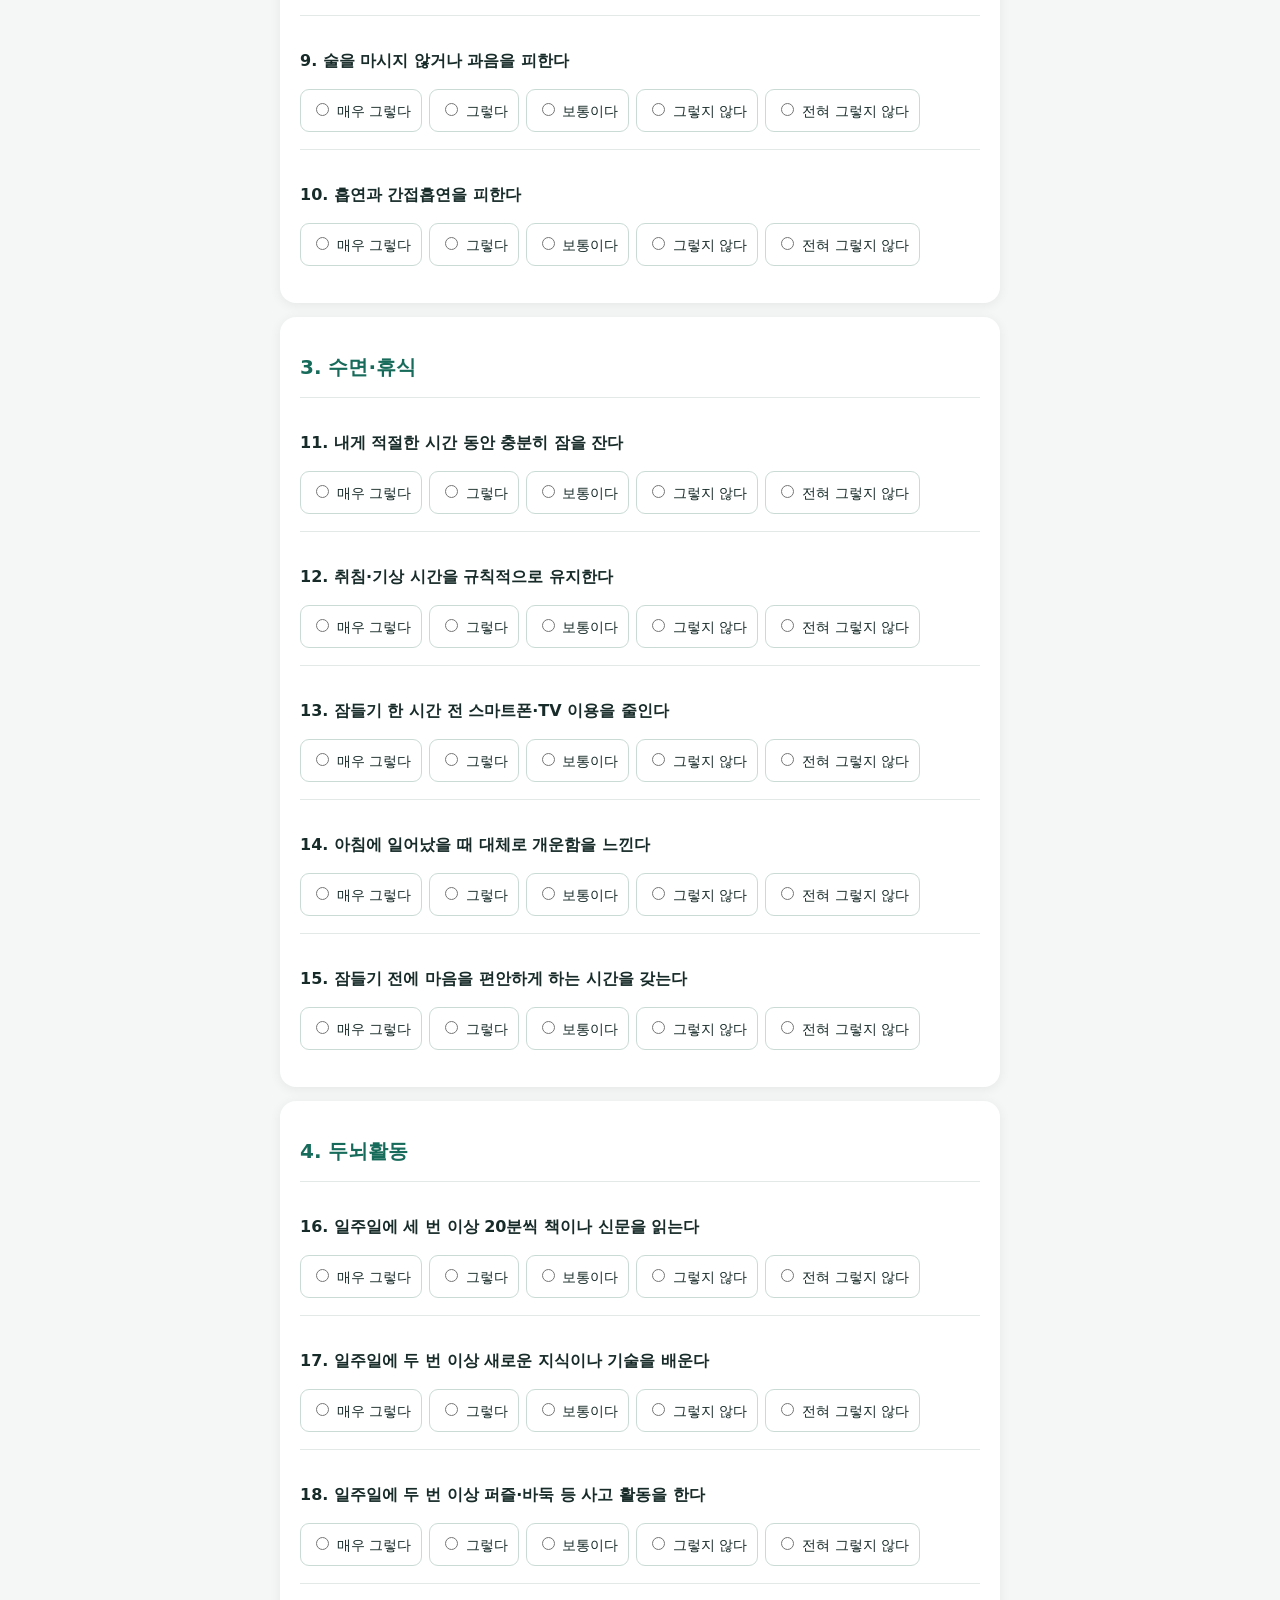
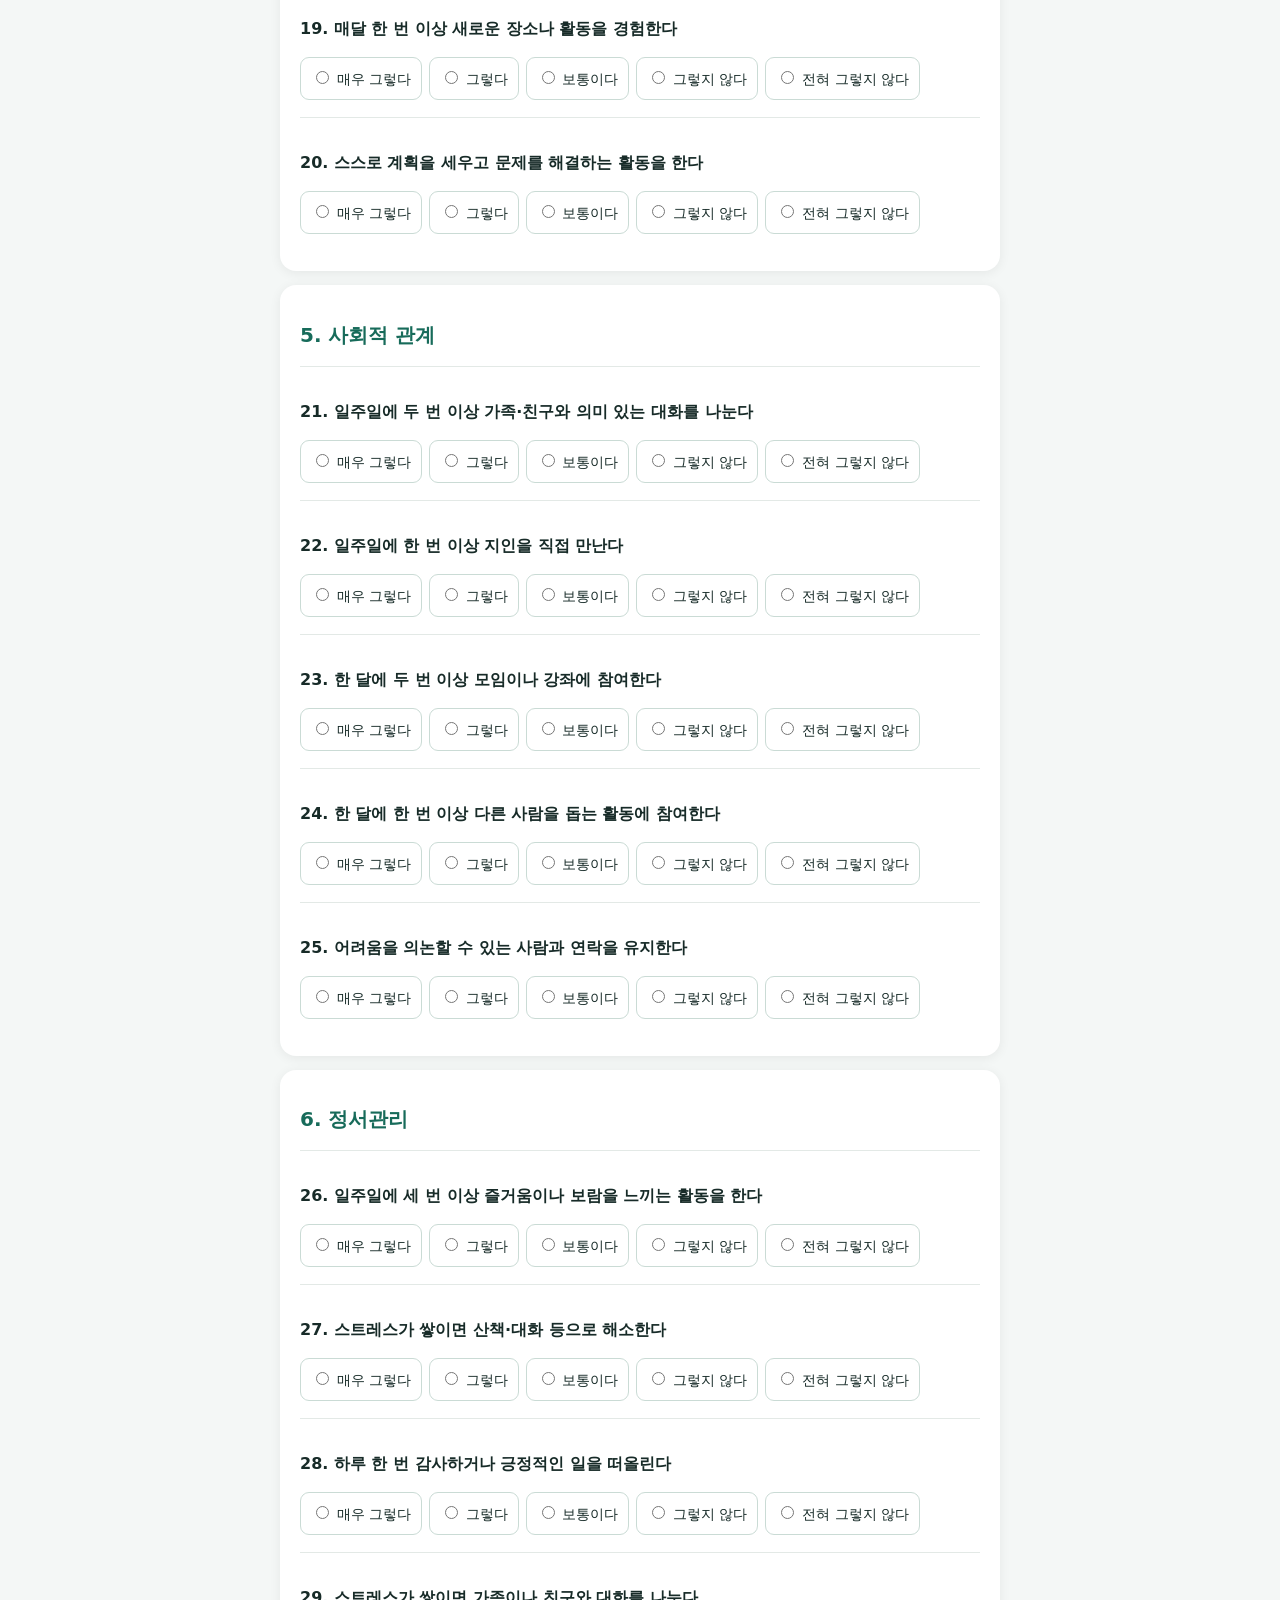
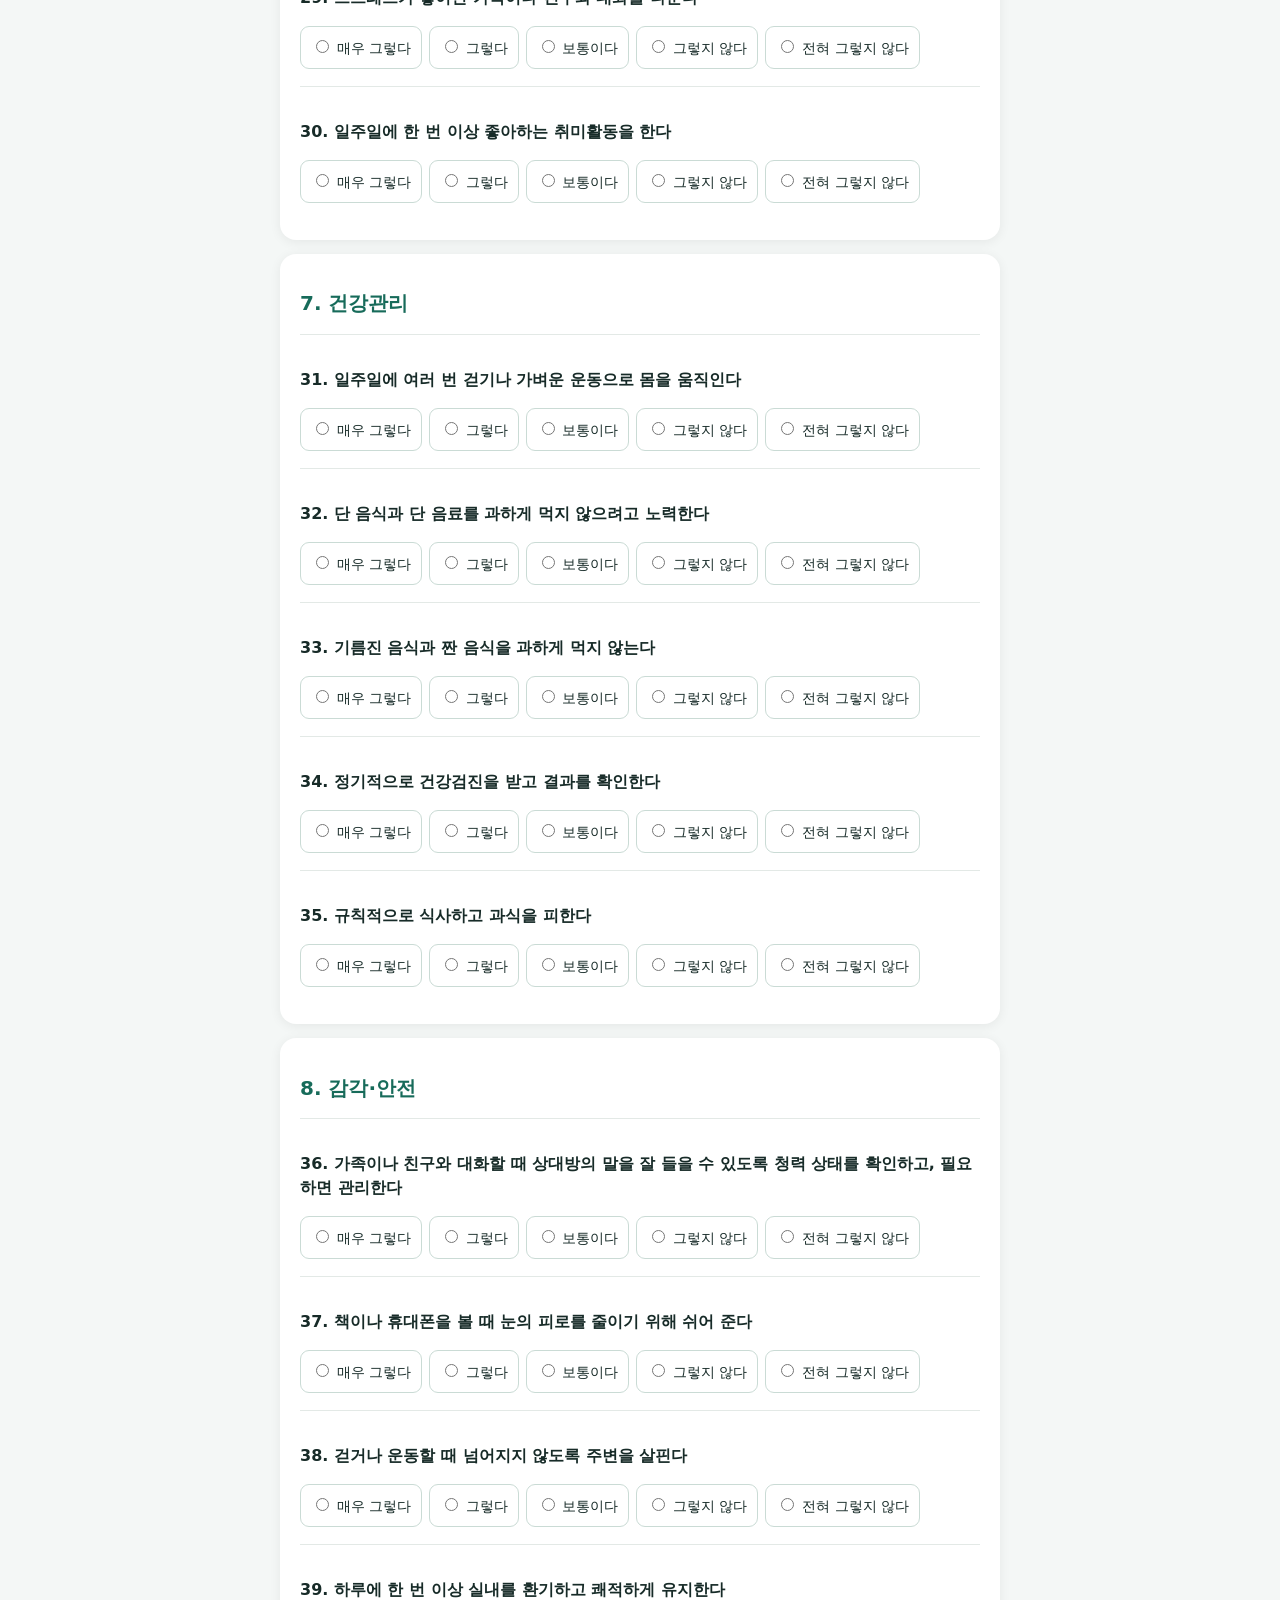
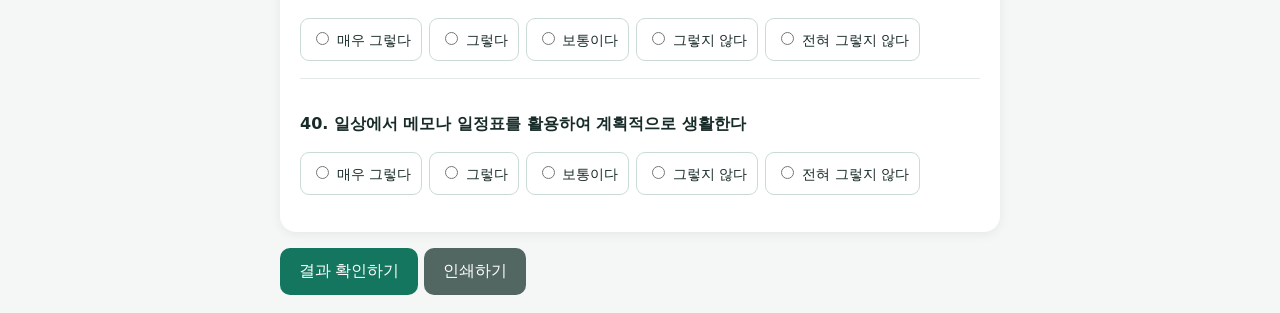
==== commit 464e7481: "Clarify hearing-health question 36" ====
--- a/website/dementia/index.html
+++ b/website/dementia/index.html
@@ -1 +1 @@
-<!doctype html><html lang="ko"><head><meta charset="utf-8"><meta name="viewport" content="width=device-width,initial-scale=1"><title>나는 치매 예방 생활습관을 얼마나 실천하고 있을까?</title><style>body{font-family:system-ui,'Malgun Gothic',sans-serif;background:#f4f7f6;color:#172b28;margin:0}main{max-width:720px;margin:auto;padding:18px}header,.group,#result{background:white;border-radius:16px;padding:20px;margin:14px 0;box-shadow:0 2px 12px #0001}h1{font-size:1.65rem;line-height:1.4}h2{font-size:1.25rem;color:#176b5a}.notice{background:#e6f2ef;padding:13px;border-radius:10px;line-height:1.7}.question{border-top:1px solid #e3e9e6;padding:17px 0}.question p{font-weight:600;line-height:1.5}.choices{display:flex;flex-wrap:wrap;gap:7px}.choices label{border:1px solid #cadbd5;padding:10px;border-radius:9px;font-size:.9rem;cursor:pointer}.choices label:has(input:checked){background:#d3eee4;border-color:#15816a}button{padding:13px 19px;border:0;border-radius:10px;background:#14765f;color:white;font-size:1rem;cursor:pointer}button.secondary{background:#526761}#result{display:none}small{color:#576761}#status{font-weight:600}.result-head{border:1px solid #dbe5e0;border-radius:16px;padding:22px;margin-top:14px}.result-title{font-size:1.45rem;font-weight:800;margin:0 0 18px}.score{font-size:2.5rem;font-weight:850;letter-spacing:-1px}.score span{font-size:1.25rem;color:#6a7470;font-weight:400}.result-desc{line-height:1.8;margin:20px 0 25px}.metric{display:grid;grid-template-columns: minmax(105px,1fr) minmax(90px,2fr) auto;align-items:center;gap:12px;margin:17px 0;font-size:.95rem}.track{height:13px;background:#edf0ee;border-radius:15px;overflow:hidden}.fill{height:100%;background:#419783;border-radius:15px}.metric-value{white-space:nowrap;text-align:right}.plan{margin-top:25px;padding-top:18px;border-top:1px solid #e5ece8}.plan input{display:block;width:95%;margin:9px 0;padding:12px;border:1px solid #ccd8d3;border-radius:8px;font-size:1rem}@media(max-width:400px){.metric{grid-template-columns:105px 1fr 45px;gap:8px;font-size:.83rem}.result-head{padding:15px}}@media print{body{background:white}header,#form,#status,main>button{display:none!important}#result{display:block!important;box-shadow:none}} </style></head><body><main><header><h1>나는 치매 예방 생활습관을 얼마나 실천하고 있을까?</h1><p class="notice">이 진단지는 치매 여부를 판정하는 의학적 검사가 아니라 치매 위험을 줄이는 생활습관 실천도를 평가하는 교육용 도구입니다.</p><p>최근 한 달간의 생활을 떠올리며 응답하세요. 각 문항에 가장 가까운 응답 하나를 선택하세요.</p><p><b>응답:</b> 매우 그렇다 5점 · 그렇다 4점 · 보통이다 3점 · 그렇지 않다 2점 · 전혀 그렇지 않다 1점</p><small>시간·횟수 기준은 생활습관 점검을 위한 참고 목표입니다. 의학적 진단이나 치매 위험도 판정에 사용하지 않습니다.</small></header><div id="form"></div><p id="status"></p><button onclick="calculate()">결과 확인하기</button> <button class="secondary" onclick="window.print()">인쇄하기</button><section id="result" aria-live="polite"></section></main><script>const groups=[["신체활동","일주일에 5일 이상 하루 30분씩 빠르게 걷거나 유산소운동을 한다","일주일에 2일 이상 근력운동을 한다","앉아 있을 때 한 시간마다 일어나 몸을 움직인다","하루 7천 보 안팎을 걷거나 내 체력에 맞는 걷기 목표를 실천한다","일주일에 3일 이상 균형운동이나 스트레칭을 한다"],["식생활·기호습관","하루 두 끼 이상 채소를 곁들여 먹는다","일주일에 두 번 이상 생선이나 콩류를 먹는다","과일과 무염 견과류를 적당량 먹는다","술을 마시지 않거나 과음을 피한다","흡연과 간접흡연을 피한다"],["수면·휴식","내게 적절한 시간 동안 충분히 잠을 잔다","취침·기상 시간을 규칙적으로 유지한다","잠들기 한 시간 전 스마트폰·TV 이용을 줄인다","아침에 일어났을 때 대체로 개운함을 느낀다","잠들기 전에 마음을 편안하게 하는 시간을 갖는다"],["두뇌활동","일주일에 세 번 이상 20분씩 책이나 신문을 읽는다","일주일에 두 번 이상 새로운 지식이나 기술을 배운다","일주일에 두 번 이상 퍼즐·바둑 등 사고 활동을 한다","매달 한 번 이상 새로운 장소나 활동을 경험한다","스스로 계획을 세우고 문제를 해결하는 활동을 한다"],["사회적 관계","일주일에 두 번 이상 가족·친구와 의미 있는 대화를 나눈다","일주일에 한 번 이상 지인을 직접 만난다","한 달에 두 번 이상 모임이나 강좌에 참여한다","한 달에 한 번 이상 다른 사람을 돕는 활동에 참여한다","어려움을 의논할 수 있는 사람과 연락을 유지한다"],["정서관리","일주일에 세 번 이상 즐거움이나 보람을 느끼는 활동을 한다","스트레스가 쌓이면 산책·대화 등으로 해소한다","하루 한 번 감사하거나 긍정적인 일을 떠올린다","스트레스가 쌓이면 가족이나 친구와 대화를 나눈다","일주일에 한 번 이상 좋아하는 취미활동을 한다"],["건강관리","일주일에 여러 번 걷기나 가벼운 운동으로 몸을 움직인다","단 음식과 단 음료를 과하게 먹지 않으려고 노력한다","기름진 음식과 짠 음식을 과하게 먹지 않는다","정기적으로 건강검진을 받고 결과를 확인한다","규칙적으로 식사하고 과식을 피한다"],["감각·안전","일상 대화에서 듣기 불편함이 있으면 확인하고 관리한다","책이나 휴대폰을 볼 때 눈의 피로를 줄이기 위해 쉬어 준다","걷거나 운동할 때 넘어지지 않도록 주변을 살핀다","하루에 한 번 이상 실내를 환기하고 쾌적하게 유지한다","일상에서 메모나 일정표를 활용하여 계획적으로 생활한다"]];const labels=['매우 그렇다','그렇다','보통이다','그렇지 않다','전혀 그렇지 않다'];let count=0;document.getElementById('form').innerHTML=groups.map((g,i)=>'<section class="group"><h2>'+(i+1)+'. '+g[0]+'</h2>'+g.slice(1).map(q=>{let id=count++;return '<div class="question"><p>'+(id+1)+'. '+q+'</p><div class="choices">'+labels.map((l,k)=>'<label><input type="radio" name="q'+id+'" value="'+(5-k)+'"> '+l+'</label>').join('')+'</div></div>'}).join('')+'</section>').join('');function calculate(){let values=[];for(let i=0;i<40;i++){let v=document.querySelector('input[name=q'+i+']:checked');if(!v){document.getElementById('status').textContent=(i+1)+'번 문항부터 응답해 주세요.';document.querySelector('input[name=q'+i+']').scrollIntoView({behavior:'smooth',block:'center'});return}values.push(v.value)}let n=40,s=values.reduce((a,x)=>a+Number(x),0),max=200;let sections=groups.map((g,i)=>{let v=values.slice(i*5,i*5+5).map(Number);return {name:g[0],n:v.length,sum:v.reduce((a,b)=>a+b,0),max:v.length*5,avg:v.length?v.reduce((a,b)=>a+b,0)/v.length:null}});let ranked=sections.filter(x=>x.avg!==null).sort((a,b)=>a.avg-b.avg);document.getElementById('status').textContent='';let r=document.getElementById('result');r.style.display='block';r.innerHTML='<div class="result-head"><div class="result-title">나의 뇌 건강 생활습관 실천도</div><div class="score">'+s+'점 <span>/ '+max+'점</span></div><p class="result-desc">높은 점수는 설문에서 제시한 생활습관을 더 자주 실천한다는 뜻입니다. 치매 발병 위험이나 예방 효과를 수치로 예측하는 점수는 아닙니다.</p>'+sections.map(x=>'<div class="metric"><div>'+x.name+'</div><div class="track"><div class="fill" style="width:'+(x.max?x.sum/x.max*100:0)+'%"></div></div><div class="metric-value">'+(x.max?x.sum+'/'+x.max:'제외')+'</div></div>').join('')+'<div class="plan"><h3>실천을 보완할 영역</h3><p>'+(ranked.slice(0,3).map(x=>x.name).join(' · ')||'평가 가능한 영역 없음')+'</p><h3>나의 30일 실천계획</h3><p>앞으로 한 달 동안 실천할 행동을 적어보세요.</p><input placeholder="실천 목표 1" aria-label="실천 목표 1"><input placeholder="실천 목표 2" aria-label="실천 목표 2"><input placeholder="실천 목표 3" aria-label="실천 목표 3"><p><small>전체 40문항 응답 완료 · 총점 40~200점. 이 결과는 의학적 진단이 아닙니다.</small></p><button onclick="window.print()">결과 인쇄하기</button></div></div>';r.scrollIntoView({behavior:'smooth'})}</script></body></html>+<!doctype html><html lang="ko"><head><meta charset="utf-8"><meta name="viewport" content="width=device-width,initial-scale=1"><title>나는 치매 예방 생활습관을 얼마나 실천하고 있을까?</title><style>body{font-family:system-ui,'Malgun Gothic',sans-serif;background:#f4f7f6;color:#172b28;margin:0}main{max-width:720px;margin:auto;padding:18px}header,.group,#result{background:white;border-radius:16px;padding:20px;margin:14px 0;box-shadow:0 2px 12px #0001}h1{font-size:1.65rem;line-height:1.4}h2{font-size:1.25rem;color:#176b5a}.notice{background:#e6f2ef;padding:13px;border-radius:10px;line-height:1.7}.question{border-top:1px solid #e3e9e6;padding:17px 0}.question p{font-weight:600;line-height:1.5}.choices{display:flex;flex-wrap:wrap;gap:7px}.choices label{border:1px solid #cadbd5;padding:10px;border-radius:9px;font-size:.9rem;cursor:pointer}.choices label:has(input:checked){background:#d3eee4;border-color:#15816a}button{padding:13px 19px;border:0;border-radius:10px;background:#14765f;color:white;font-size:1rem;cursor:pointer}button.secondary{background:#526761}#result{display:none}small{color:#576761}#status{font-weight:600}.result-head{border:1px solid #dbe5e0;border-radius:16px;padding:22px;margin-top:14px}.result-title{font-size:1.45rem;font-weight:800;margin:0 0 18px}.score{font-size:2.5rem;font-weight:850;letter-spacing:-1px}.score span{font-size:1.25rem;color:#6a7470;font-weight:400}.result-desc{line-height:1.8;margin:20px 0 25px}.metric{display:grid;grid-template-columns: minmax(105px,1fr) minmax(90px,2fr) auto;align-items:center;gap:12px;margin:17px 0;font-size:.95rem}.track{height:13px;background:#edf0ee;border-radius:15px;overflow:hidden}.fill{height:100%;background:#419783;border-radius:15px}.metric-value{white-space:nowrap;text-align:right}.plan{margin-top:25px;padding-top:18px;border-top:1px solid #e5ece8}.plan input{display:block;width:95%;margin:9px 0;padding:12px;border:1px solid #ccd8d3;border-radius:8px;font-size:1rem}@media(max-width:400px){.metric{grid-template-columns:105px 1fr 45px;gap:8px;font-size:.83rem}.result-head{padding:15px}}@media print{body{background:white}header,#form,#status,main>button{display:none!important}#result{display:block!important;box-shadow:none}} </style></head><body><main><header><h1>나는 치매 예방 생활습관을 얼마나 실천하고 있을까?</h1><p class="notice">이 진단지는 치매 여부를 판정하는 의학적 검사가 아니라 치매 위험을 줄이는 생활습관 실천도를 평가하는 교육용 도구입니다.</p><p>최근 한 달간의 생활을 떠올리며 응답하세요. 각 문항에 가장 가까운 응답 하나를 선택하세요.</p><p><b>응답:</b> 매우 그렇다 5점 · 그렇다 4점 · 보통이다 3점 · 그렇지 않다 2점 · 전혀 그렇지 않다 1점</p><small>시간·횟수 기준은 생활습관 점검을 위한 참고 목표입니다. 의학적 진단이나 치매 위험도 판정에 사용하지 않습니다.</small></header><div id="form"></div><p id="status"></p><button onclick="calculate()">결과 확인하기</button> <button class="secondary" onclick="window.print()">인쇄하기</button><section id="result" aria-live="polite"></section></main><script>const groups=[["신체활동","일주일에 5일 이상 하루 30분씩 빠르게 걷거나 유산소운동을 한다","일주일에 2일 이상 근력운동을 한다","앉아 있을 때 한 시간마다 일어나 몸을 움직인다","하루 7천 보 안팎을 걷거나 내 체력에 맞는 걷기 목표를 실천한다","일주일에 3일 이상 균형운동이나 스트레칭을 한다"],["식생활·기호습관","하루 두 끼 이상 채소를 곁들여 먹는다","일주일에 두 번 이상 생선이나 콩류를 먹는다","과일과 무염 견과류를 적당량 먹는다","술을 마시지 않거나 과음을 피한다","흡연과 간접흡연을 피한다"],["수면·휴식","내게 적절한 시간 동안 충분히 잠을 잔다","취침·기상 시간을 규칙적으로 유지한다","잠들기 한 시간 전 스마트폰·TV 이용을 줄인다","아침에 일어났을 때 대체로 개운함을 느낀다","잠들기 전에 마음을 편안하게 하는 시간을 갖는다"],["두뇌활동","일주일에 세 번 이상 20분씩 책이나 신문을 읽는다","일주일에 두 번 이상 새로운 지식이나 기술을 배운다","일주일에 두 번 이상 퍼즐·바둑 등 사고 활동을 한다","매달 한 번 이상 새로운 장소나 활동을 경험한다","스스로 계획을 세우고 문제를 해결하는 활동을 한다"],["사회적 관계","일주일에 두 번 이상 가족·친구와 의미 있는 대화를 나눈다","일주일에 한 번 이상 지인을 직접 만난다","한 달에 두 번 이상 모임이나 강좌에 참여한다","한 달에 한 번 이상 다른 사람을 돕는 활동에 참여한다","어려움을 의논할 수 있는 사람과 연락을 유지한다"],["정서관리","일주일에 세 번 이상 즐거움이나 보람을 느끼는 활동을 한다","스트레스가 쌓이면 산책·대화 등으로 해소한다","하루 한 번 감사하거나 긍정적인 일을 떠올린다","스트레스가 쌓이면 가족이나 친구와 대화를 나눈다","일주일에 한 번 이상 좋아하는 취미활동을 한다"],["건강관리","일주일에 여러 번 걷기나 가벼운 운동으로 몸을 움직인다","단 음식과 단 음료를 과하게 먹지 않으려고 노력한다","기름진 음식과 짠 음식을 과하게 먹지 않는다","정기적으로 건강검진을 받고 결과를 확인한다","규칙적으로 식사하고 과식을 피한다"],["감각·안전","가족이나 친구와 대화할 때 상대방의 말을 잘 들을 수 있도록 청력 상태를 확인하고, 필요하면 관리한다","책이나 휴대폰을 볼 때 눈의 피로를 줄이기 위해 쉬어 준다","걷거나 운동할 때 넘어지지 않도록 주변을 살핀다","하루에 한 번 이상 실내를 환기하고 쾌적하게 유지한다","일상에서 메모나 일정표를 활용하여 계획적으로 생활한다"]];const labels=['매우 그렇다','그렇다','보통이다','그렇지 않다','전혀 그렇지 않다'];let count=0;document.getElementById('form').innerHTML=groups.map((g,i)=>'<section class="group"><h2>'+(i+1)+'. '+g[0]+'</h2>'+g.slice(1).map(q=>{let id=count++;return '<div class="question"><p>'+(id+1)+'. '+q+'</p><div class="choices">'+labels.map((l,k)=>'<label><input type="radio" name="q'+id+'" value="'+(5-k)+'"> '+l+'</label>').join('')+'</div></div>'}).join('')+'</section>').join('');function calculate(){let values=[];for(let i=0;i<40;i++){let v=document.querySelector('input[name=q'+i+']:checked');if(!v){document.getElementById('status').textContent=(i+1)+'번 문항부터 응답해 주세요.';document.querySelector('input[name=q'+i+']').scrollIntoView({behavior:'smooth',block:'center'});return}values.push(v.value)}let n=40,s=values.reduce((a,x)=>a+Number(x),0),max=200;let sections=groups.map((g,i)=>{let v=values.slice(i*5,i*5+5).map(Number);return {name:g[0],n:v.length,sum:v.reduce((a,b)=>a+b,0),max:v.length*5,avg:v.length?v.reduce((a,b)=>a+b,0)/v.length:null}});let ranked=sections.filter(x=>x.avg!==null).sort((a,b)=>a.avg-b.avg);document.getElementById('status').textContent='';let r=document.getElementById('result');r.style.display='block';r.innerHTML='<div class="result-head"><div class="result-title">나의 뇌 건강 생활습관 실천도</div><div class="score">'+s+'점 <span>/ '+max+'점</span></div><p class="result-desc">높은 점수는 설문에서 제시한 생활습관을 더 자주 실천한다는 뜻입니다. 치매 발병 위험이나 예방 효과를 수치로 예측하는 점수는 아닙니다.</p>'+sections.map(x=>'<div class="metric"><div>'+x.name+'</div><div class="track"><div class="fill" style="width:'+(x.max?x.sum/x.max*100:0)+'%"></div></div><div class="metric-value">'+(x.max?x.sum+'/'+x.max:'제외')+'</div></div>').join('')+'<div class="plan"><h3>실천을 보완할 영역</h3><p>'+(ranked.slice(0,3).map(x=>x.name).join(' · ')||'평가 가능한 영역 없음')+'</p><h3>나의 30일 실천계획</h3><p>앞으로 한 달 동안 실천할 행동을 적어보세요.</p><input placeholder="실천 목표 1" aria-label="실천 목표 1"><input placeholder="실천 목표 2" aria-label="실천 목표 2"><input placeholder="실천 목표 3" aria-label="실천 목표 3"><p><small>전체 40문항 응답 완료 · 총점 40~200점. 이 결과는 의학적 진단이 아닙니다.</small></p><button onclick="window.print()">결과 인쇄하기</button></div></div>';r.scrollIntoView({behavior:'smooth'})}</script></body></html>
